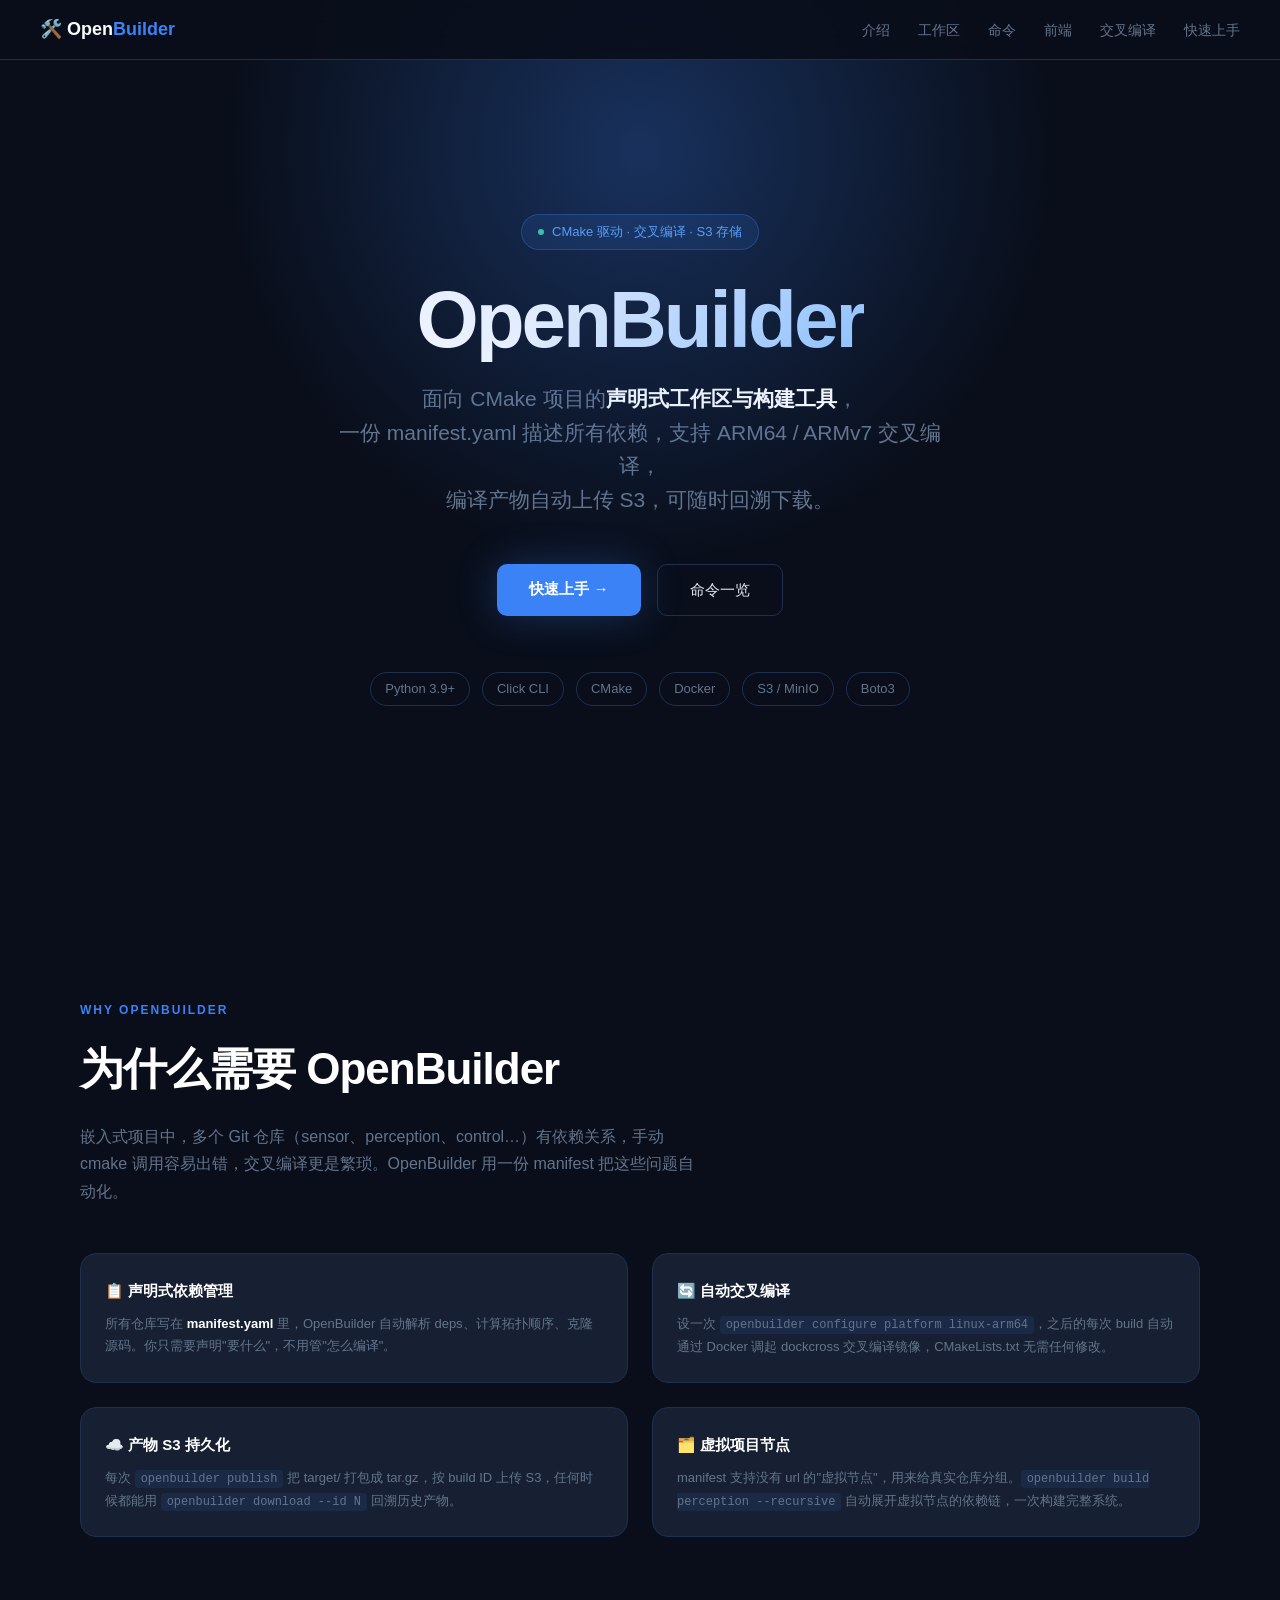
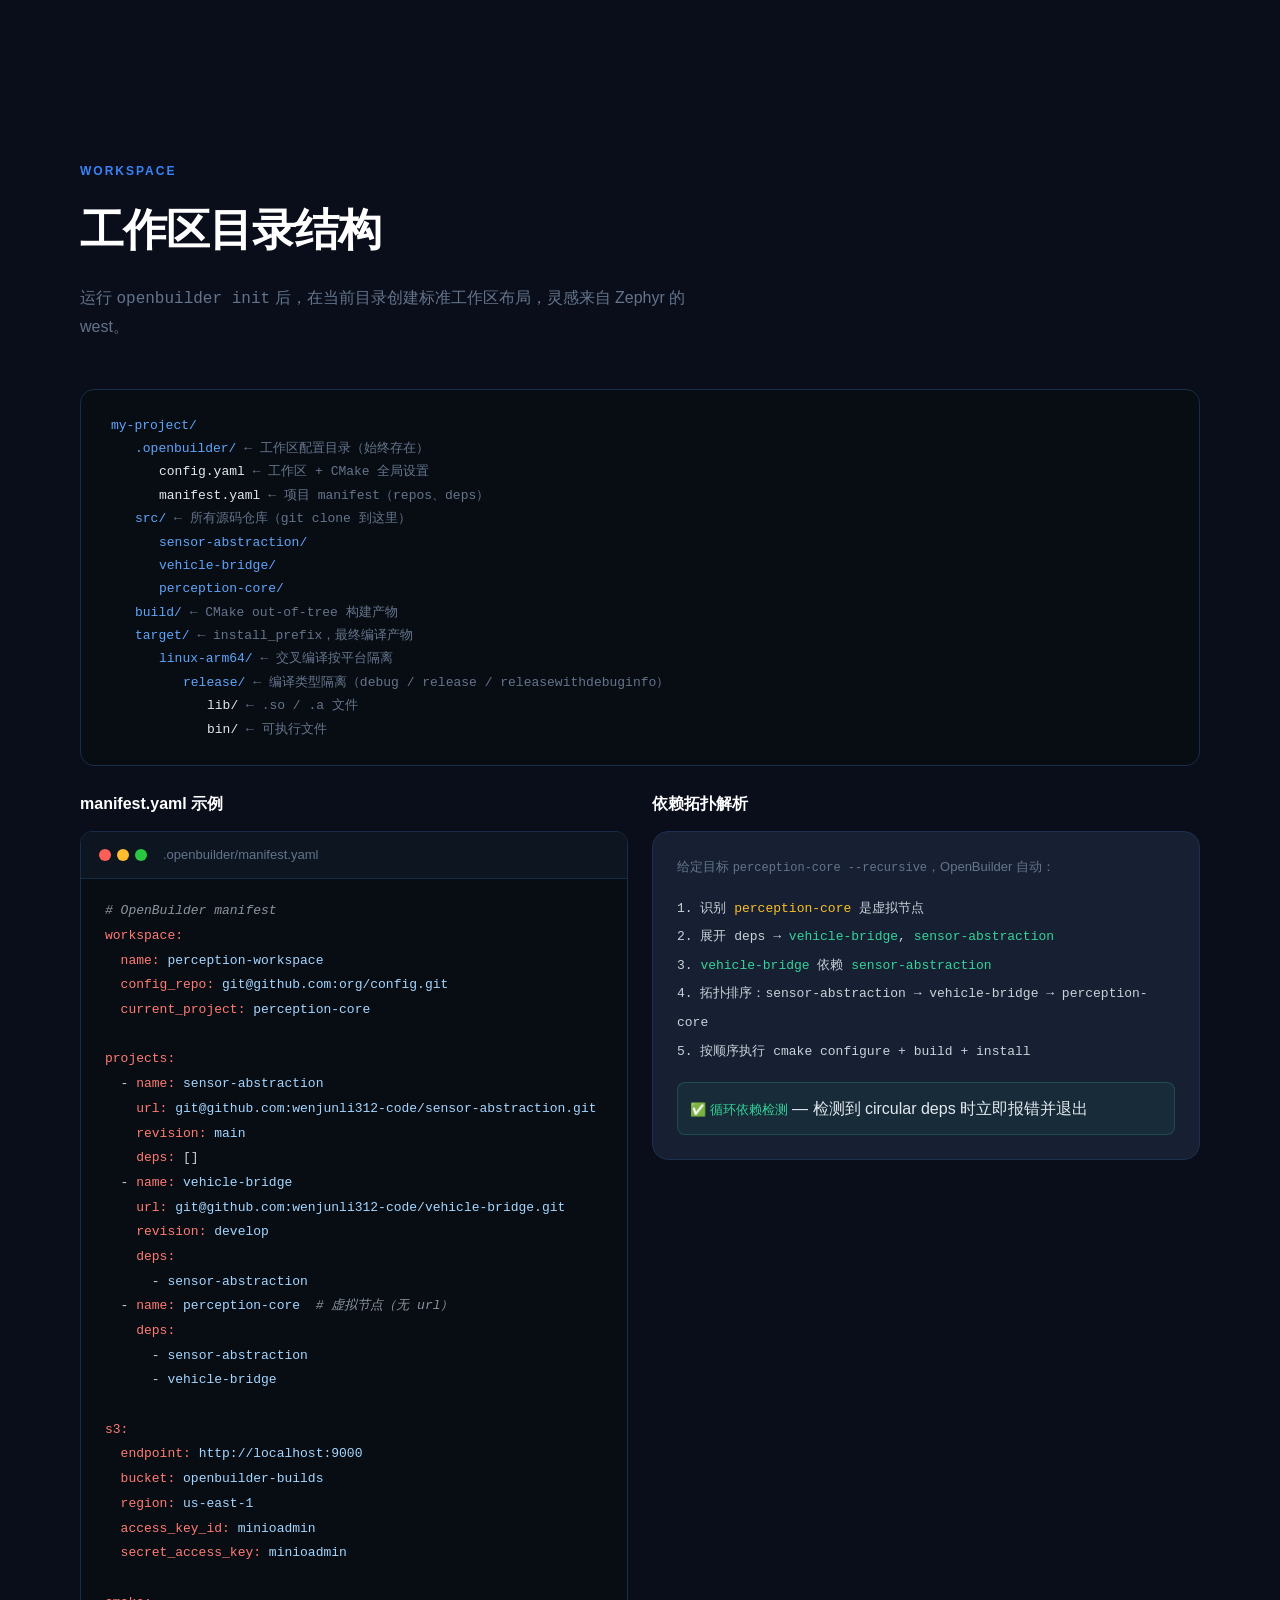
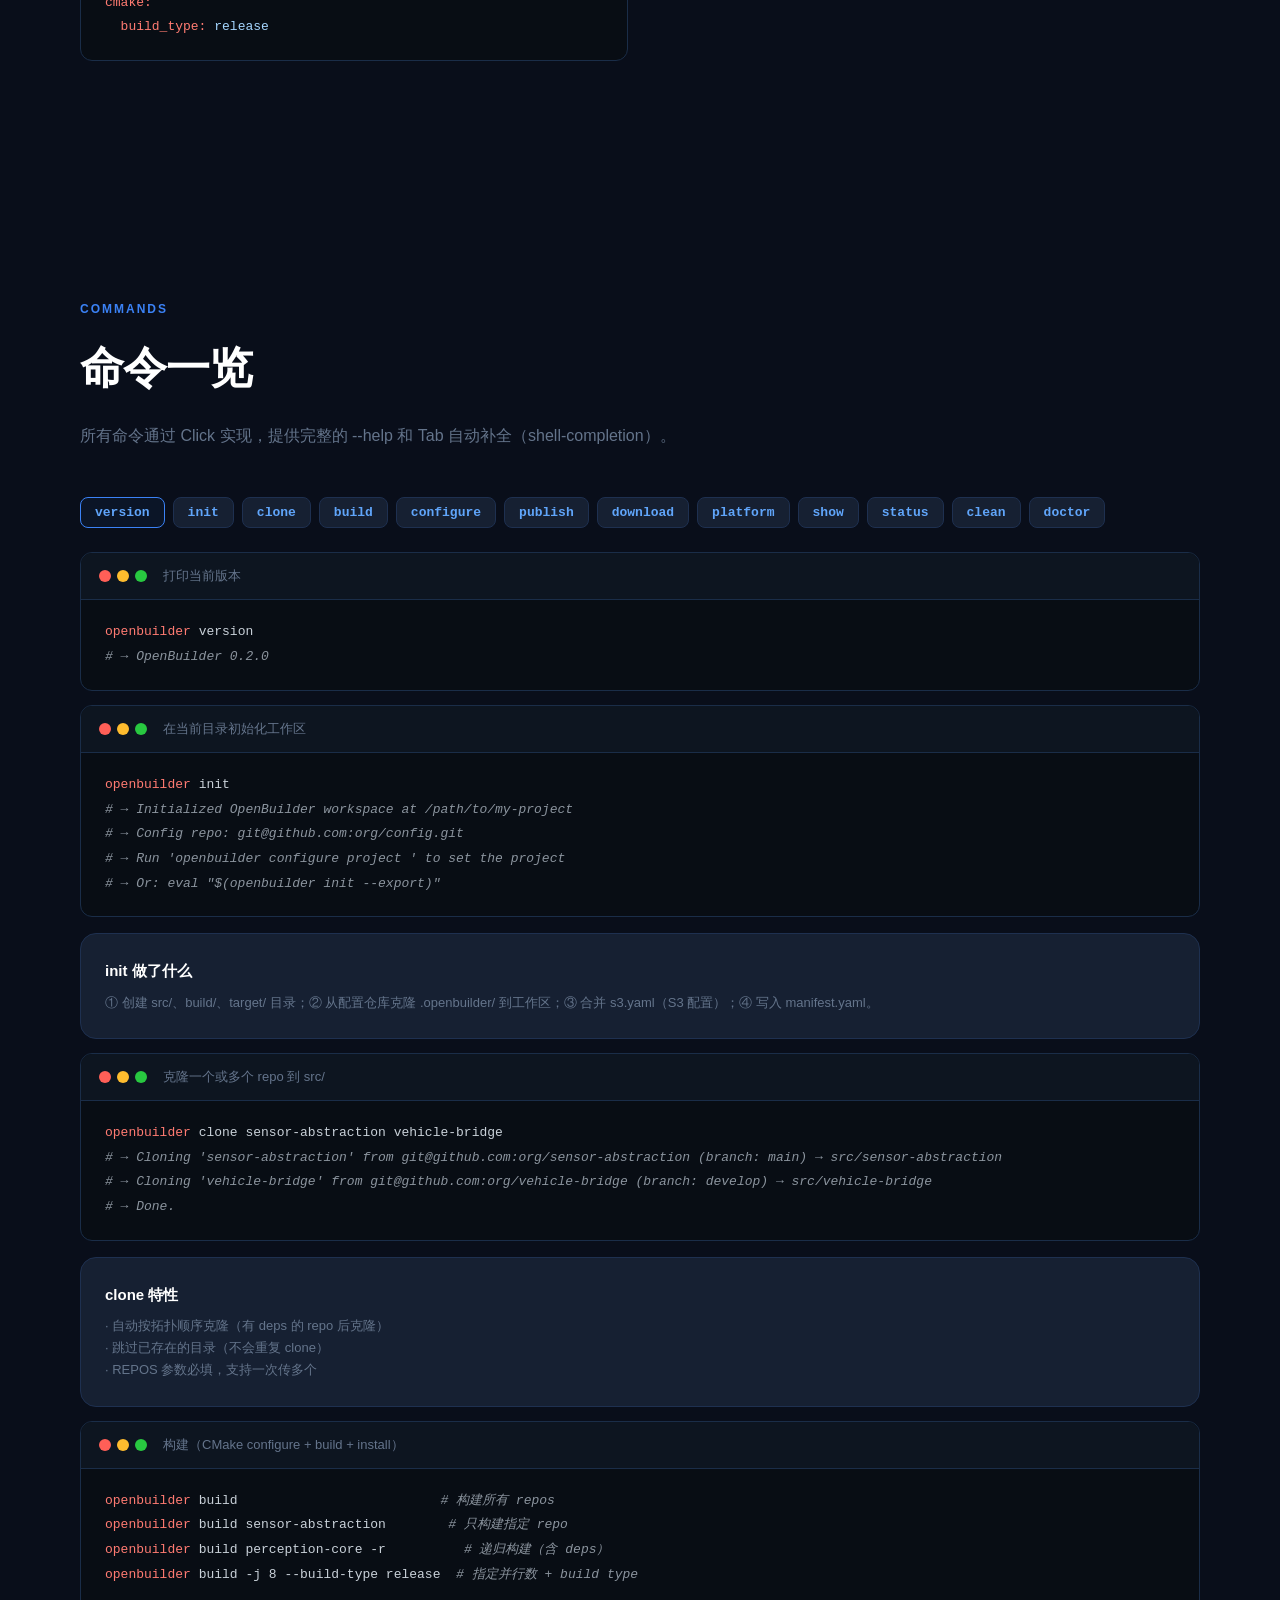
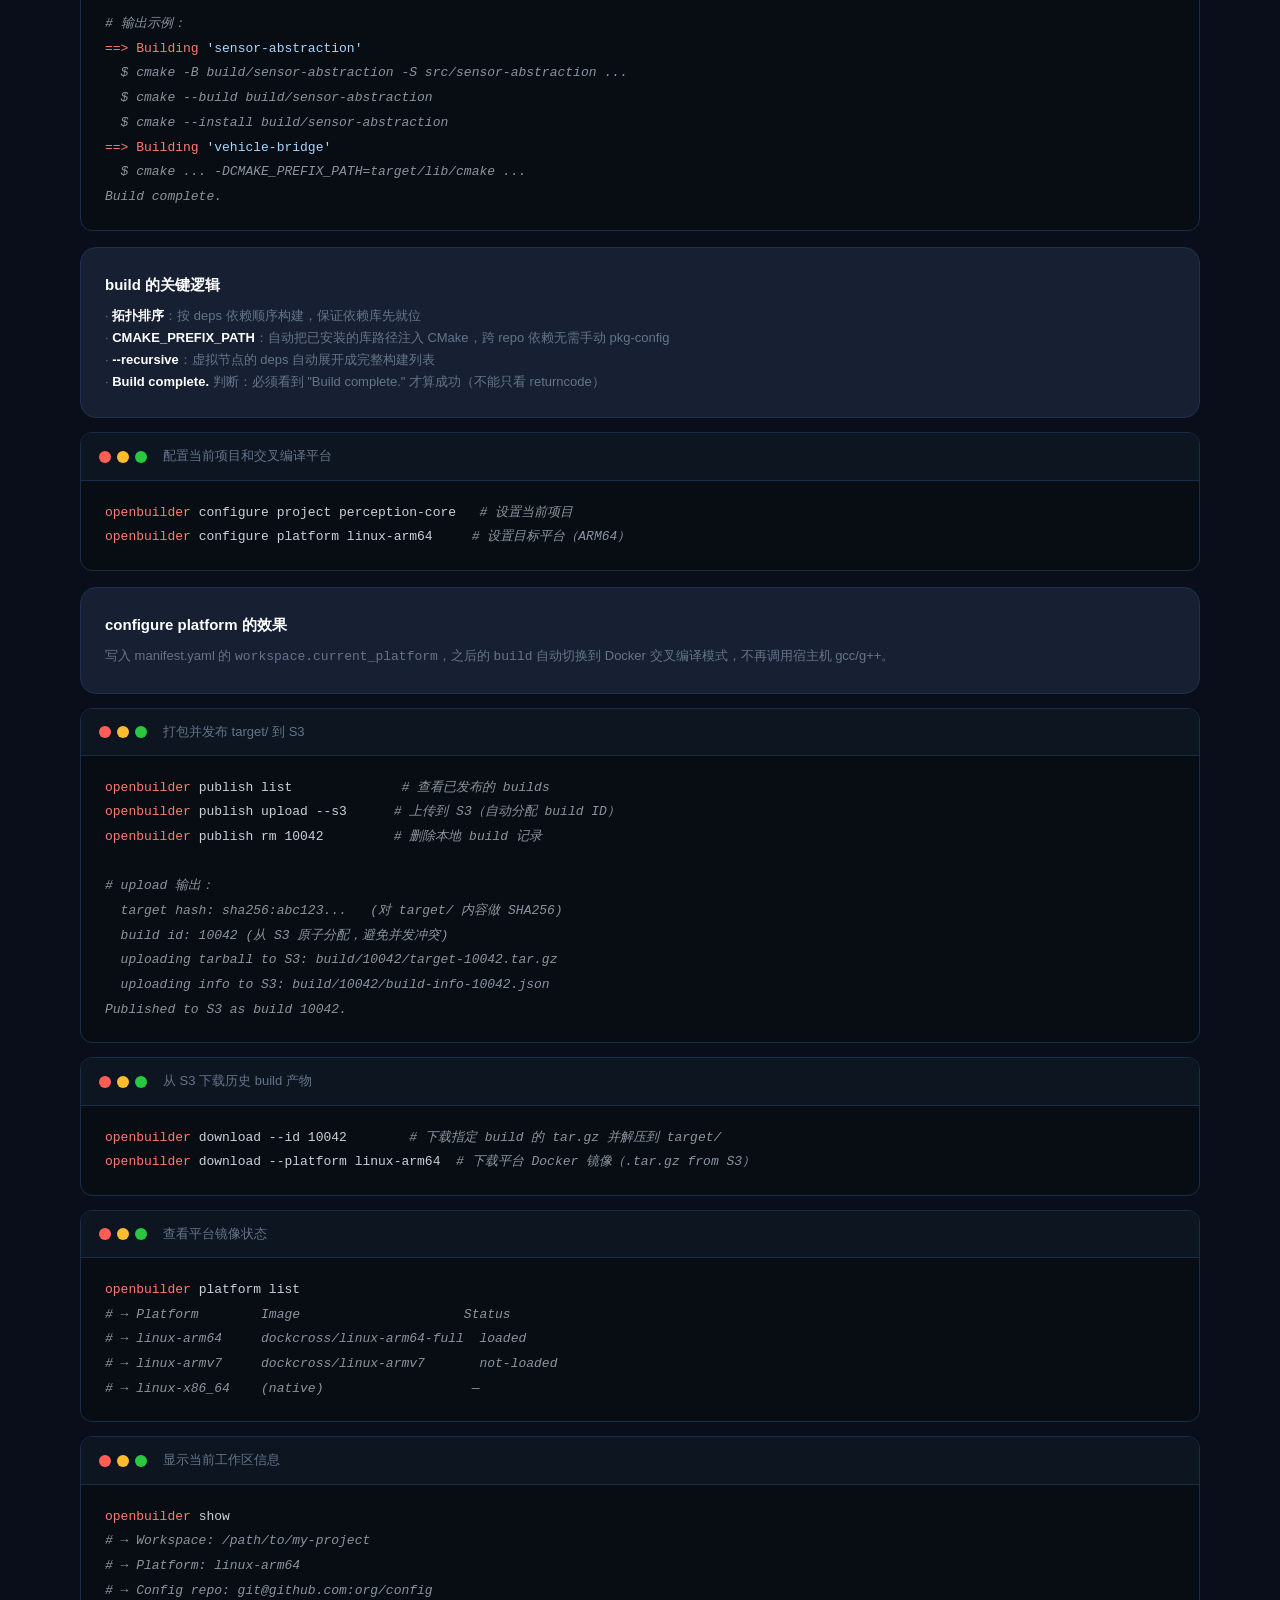
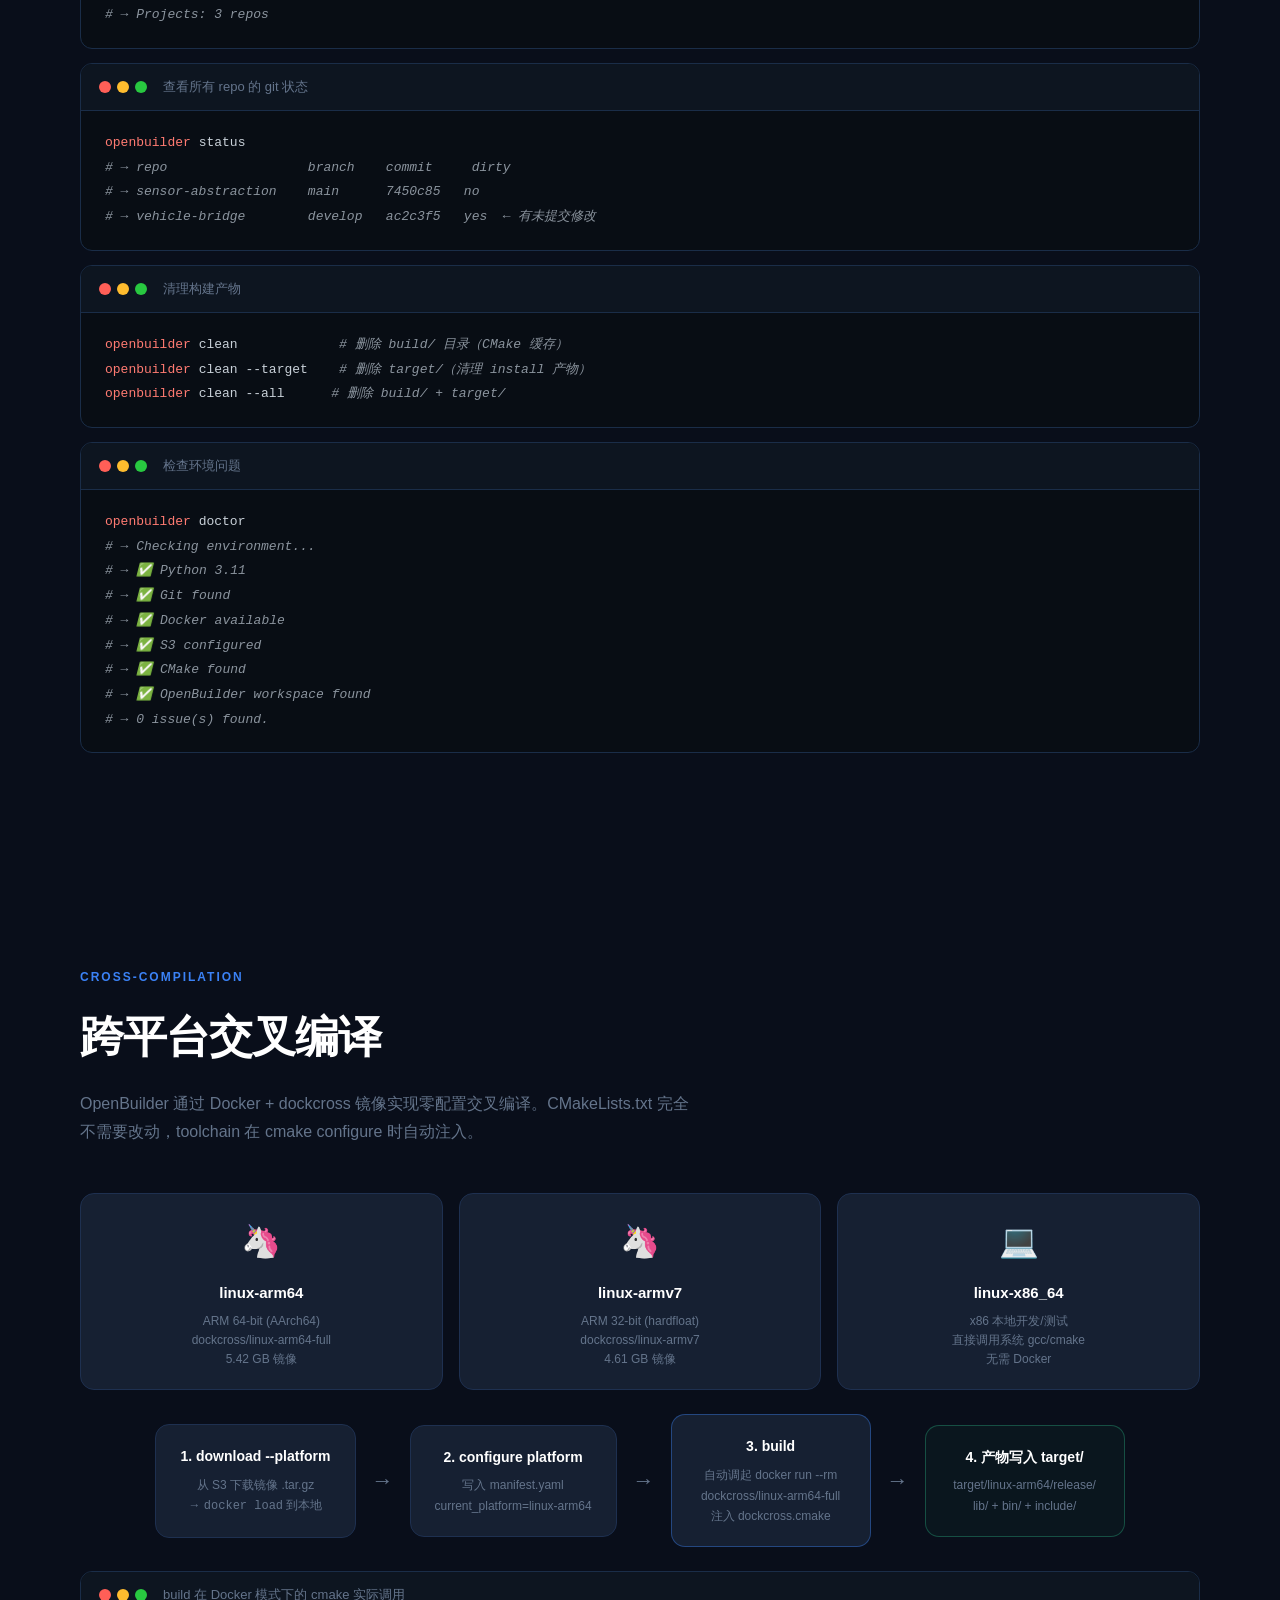
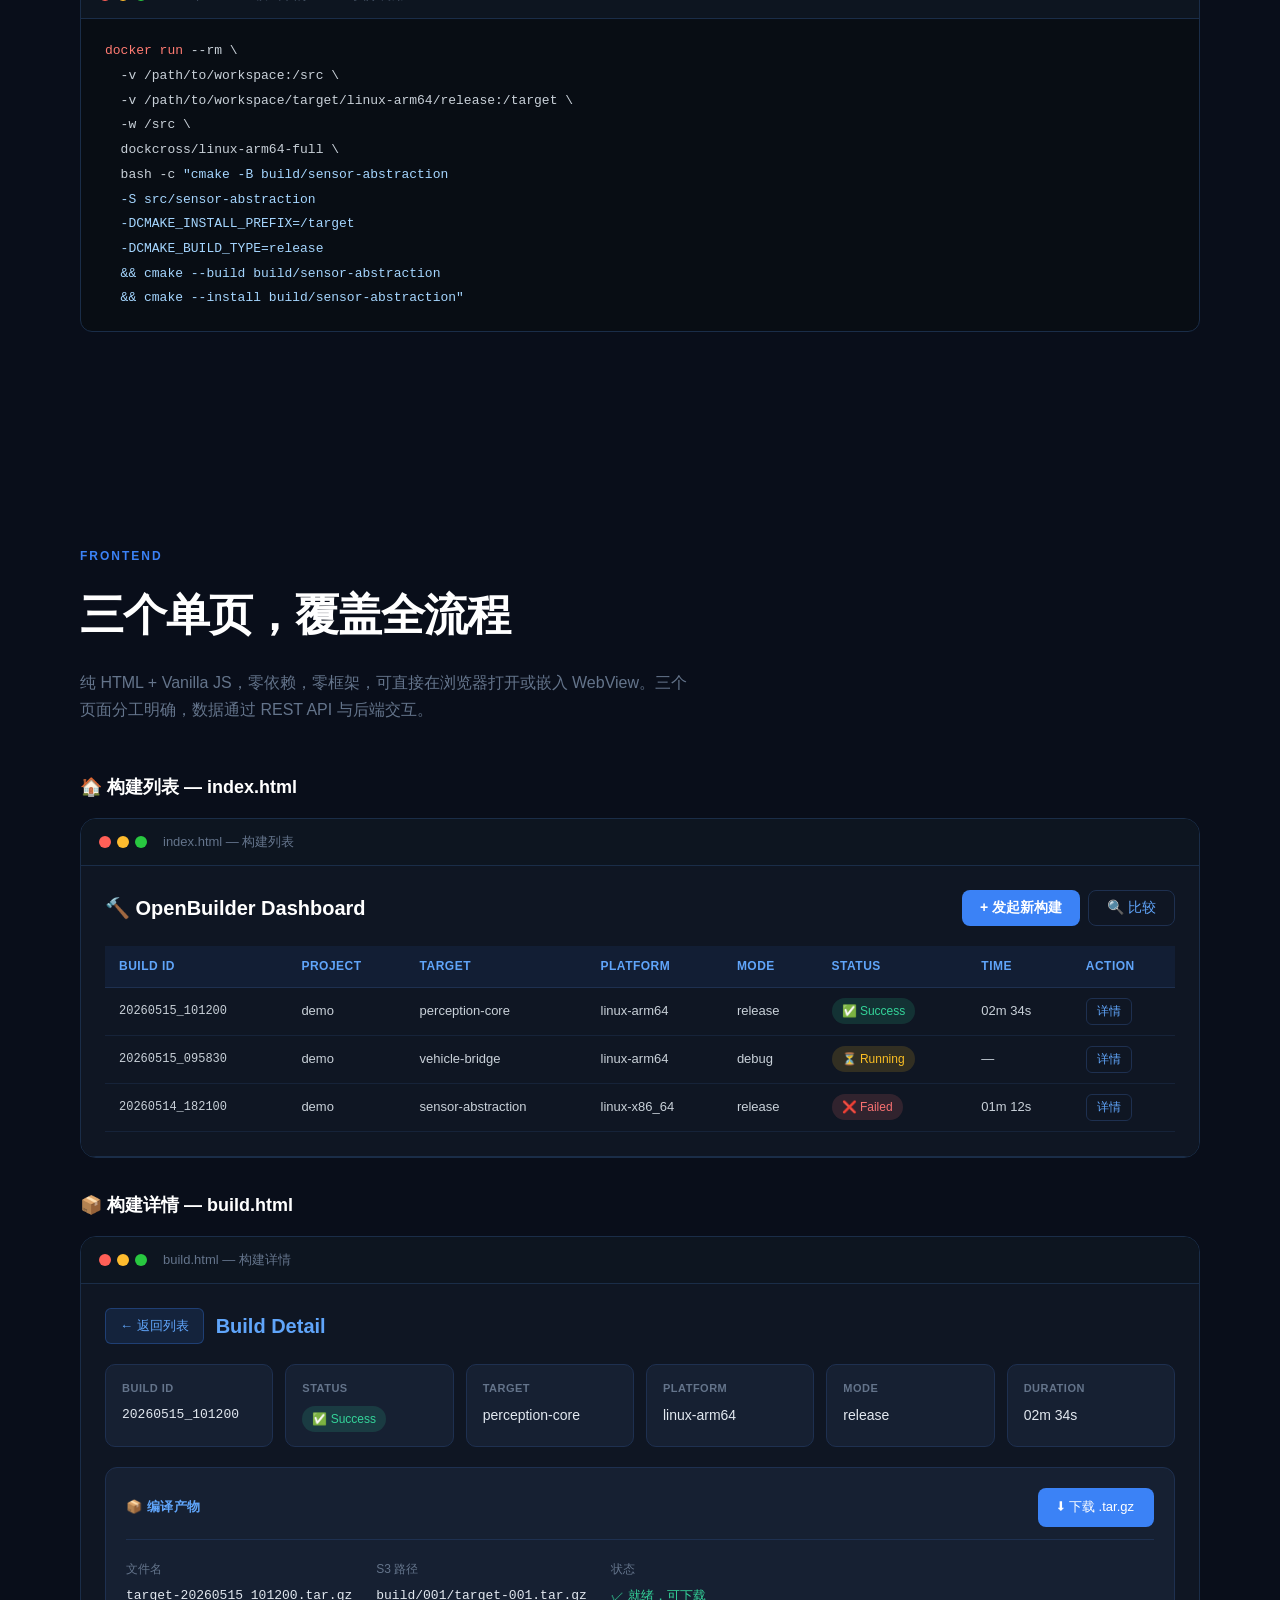
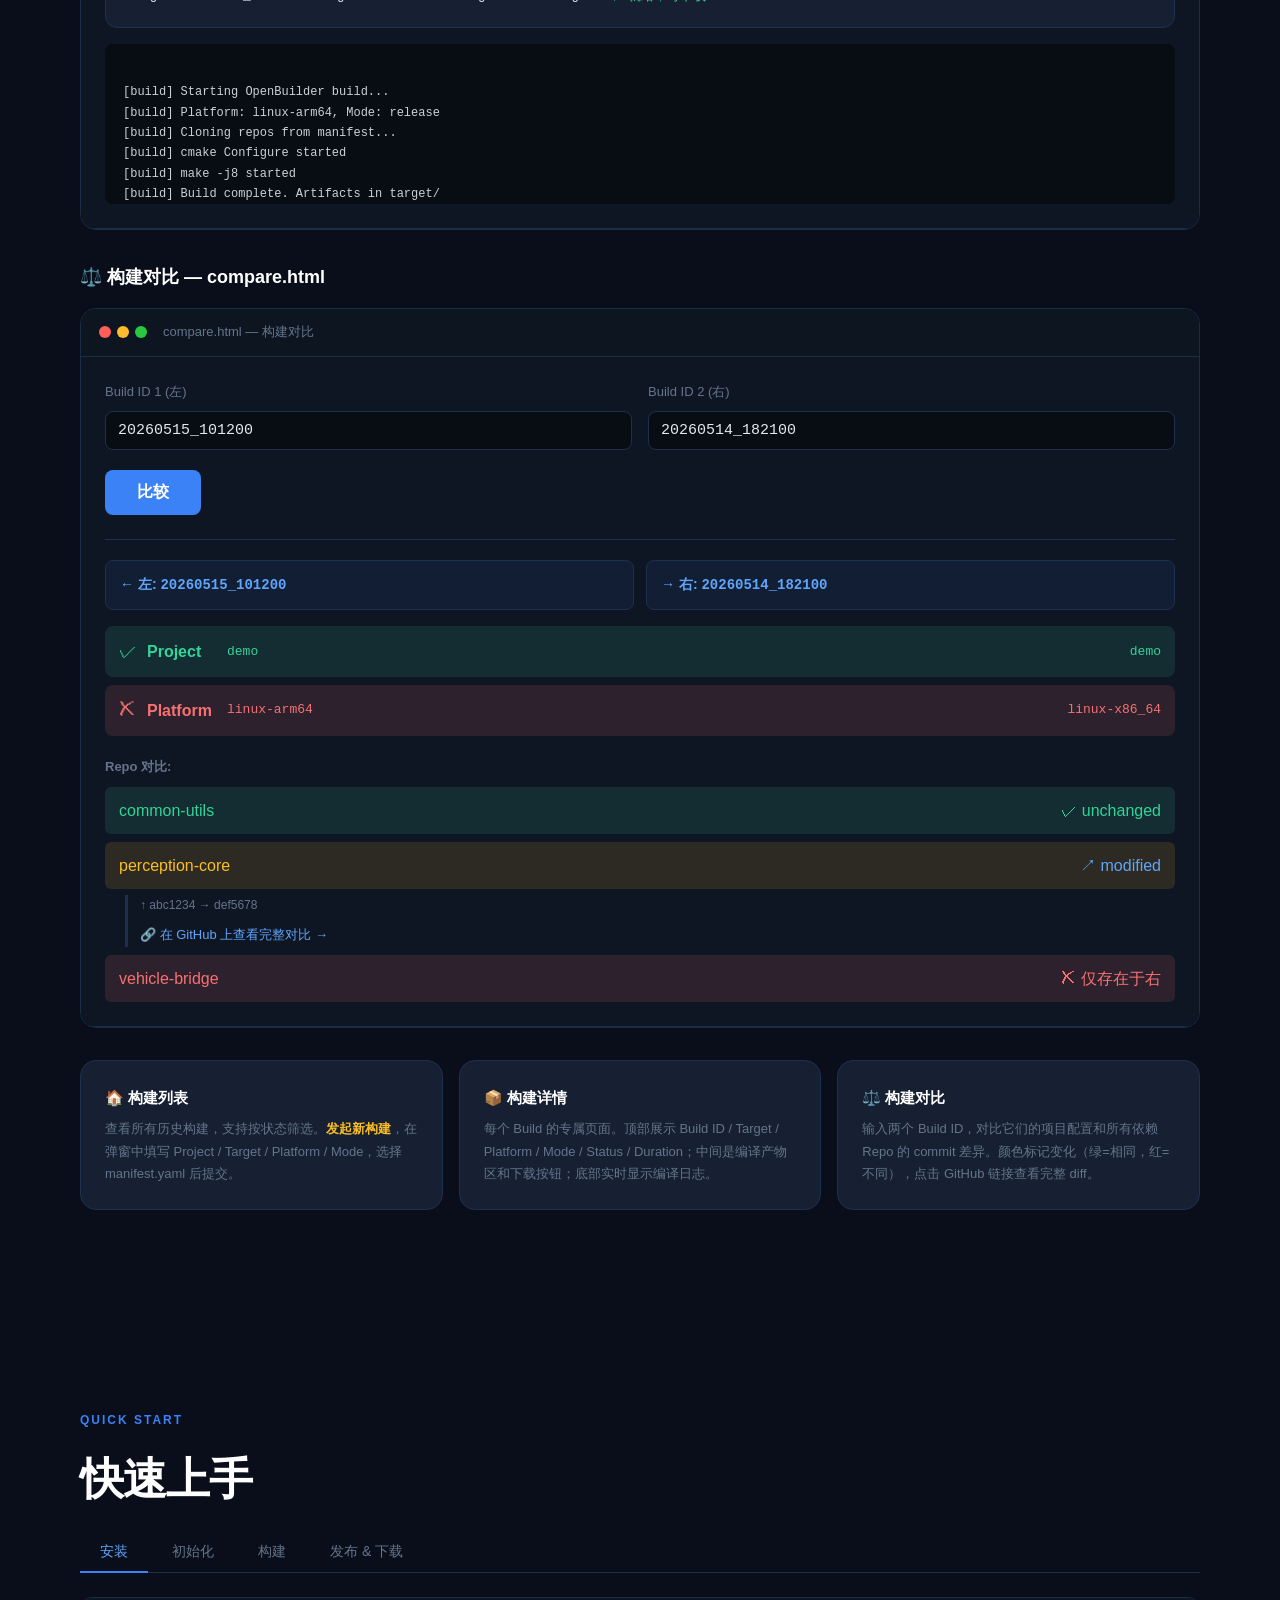
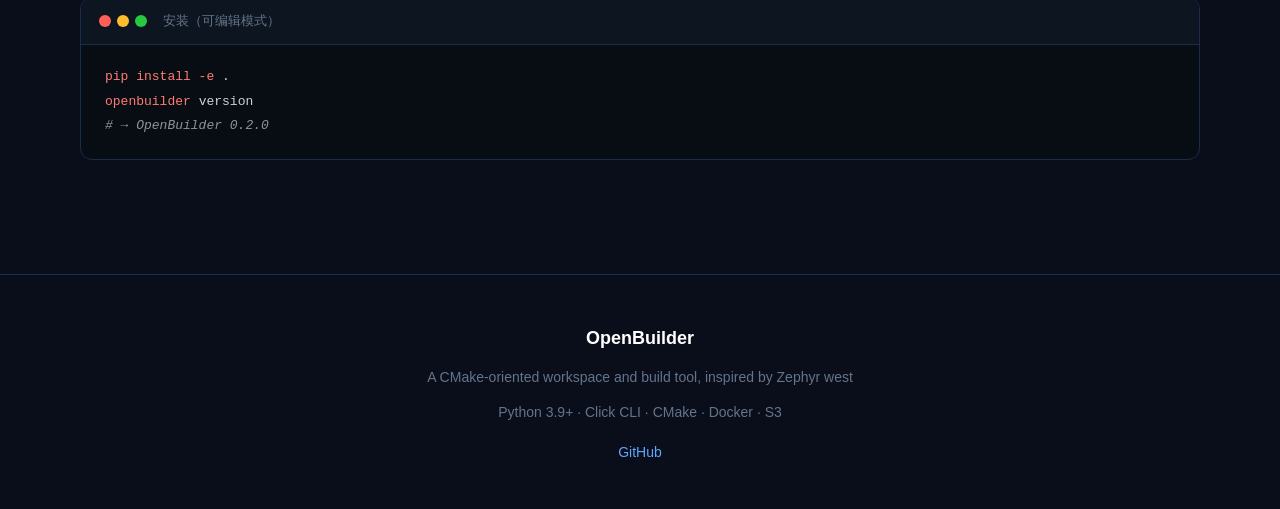
==== PRODUCT.html @ 391abe15 "feat: 复制编译功能 - 从 project manifest 模板复制，revision 替换为 build commit hash - build.html 详情页新增「复制编译」按钮，跳转到" ====
<!DOCTYPE html>
<html lang="zh-CN">
<head>
<meta charset="UTF-8">
<meta name="viewport" content="width=device-width, initial-scale=1.0">
<title>OpenBuilder - CMake 工作区与构建工具</title>
<style>
  :root {
    --bg: #090e1a;
    --surface: #0f1623;
    --card: #162032;
    --border: #1e3050;
    --accent: #3b82f6;
    --accent2: #60a5fa;
    --accent-glow: rgba(59,130,246,0.3);
    --text: #e2e8f0;
    --muted: #64748b;
    --green: #34d399;
    --amber: #fbbf24;
    --red: #f87171;
    --purple: #c084fc;
    --code-bg: #080d14;
    --code-border: #1a2d48;
  }
  * { box-sizing: border-box; margin: 0; padding: 0; }

  body {
    font-family: 'Inter', -apple-system, BlinkMacSystemFont, 'Segoe UI', sans-serif;
    background: var(--bg);
    color: var(--text);
    line-height: 1.7;
    overflow-x: hidden;
  }

  /* NAV */
  nav {
    position: fixed;
    top: 0; left: 0; right: 0;
    z-index: 100;
    display: flex;
    align-items: center;
    justify-content: space-between;
    padding: 0 40px;
    height: 60px;
    background: rgba(9,14,26,0.9);
    backdrop-filter: blur(12px);
    border-bottom: 1px solid var(--border);
  }
  nav .logo { font-size: 18px; font-weight: 700; color: white; }
  nav .logo span { color: var(--accent); }
  nav .nav-links { display: flex; gap: 28px; list-style: none; }
  nav .nav-links a { color: var(--muted); text-decoration: none; font-size: 14px; transition: color 0.2s; }
  nav .nav-links a:hover { color: var(--text); }

  /* HERO */
  .hero {
    min-height: 100vh;
    display: flex;
    flex-direction: column;
    align-items: center;
    justify-content: center;
    text-align: center;
    padding: 100px 24px 80px;
    position: relative;
    overflow: hidden;
  }
  .hero::before {
    content: '';
    position: absolute;
    top: -300px; left: 50%;
    transform: translateX(-50%);
    width: 900px; height: 900px;
    background: radial-gradient(circle, var(--accent-glow) 0%, transparent 65%);
    pointer-events: none;
  }
  .hero-badge {
    display: inline-flex;
    align-items: center;
    gap: 8px;
    padding: 6px 16px;
    background: rgba(59,130,246,0.12);
    border: 1px solid rgba(59,130,246,0.3);
    border-radius: 100px;
    font-size: 13px;
    color: var(--accent2);
    margin-bottom: 28px;
  }
  .hero-badge .dot {
    width: 6px; height: 6px;
    background: var(--green);
    border-radius: 50%;
    animation: pulse 2s infinite;
  }
  @keyframes pulse { 0%,100%{opacity:1;} 50%{opacity:0.3;} }
  .hero h1 {
    font-size: clamp(40px, 8vw, 80px);
    font-weight: 800;
    letter-spacing: -3px;
    line-height: 1.05;
    margin-bottom: 20px;
    background: linear-gradient(135deg, #fff 30%, #93c5fd 100%);
    -webkit-background-clip: text;
    -webkit-text-fill-color: transparent;
  }
  .hero .subtitle {
    font-size: clamp(16px, 2.2vw, 21px);
    color: var(--muted);
    max-width: 620px;
    margin-bottom: 48px;
    line-height: 1.6;
  }
  .hero-actions { display: flex; gap: 16px; flex-wrap: wrap; justify-content: center; }
  .btn-primary {
    padding: 12px 32px;
    background: var(--accent);
    color: white;
    border: none;
    border-radius: 10px;
    font-size: 15px;
    font-weight: 600;
    cursor: pointer;
    text-decoration: none;
    transition: all 0.2s;
    box-shadow: 0 0 40px var(--accent-glow);
  }
  .btn-primary:hover { background: #2563eb; transform: translateY(-2px); }
  .btn-secondary {
    padding: 12px 32px;
    background: transparent;
    color: var(--text);
    border: 1px solid var(--border);
    border-radius: 10px;
    font-size: 15px;
    font-weight: 500;
    cursor: pointer;
    text-decoration: none;
    transition: all 0.2s;
  }
  .btn-secondary:hover { border-color: var(--accent); color: var(--accent2); }
  .hero-term {
    margin-top: 56px;
    display: flex;
    gap: 12px;
    flex-wrap: wrap;
    justify-content: center;
  }
  .term-chip {
    padding: 5px 14px;
    border: 1px solid var(--border);
    border-radius: 100px;
    font-size: 13px;
    color: var(--muted);
  }

  /* SECTIONS */
  section { padding: 100px 40px; max-width: 1200px; margin: 0 auto; }
  .section-tag {
    font-size: 12px;
    font-weight: 700;
    text-transform: uppercase;
    letter-spacing: 2px;
    color: var(--accent);
    margin-bottom: 12px;
  }
  .section-title {
    font-size: clamp(28px, 4vw, 44px);
    font-weight: 800;
    letter-spacing: -1px;
    margin-bottom: 16px;
    color: white;
  }
  .section-desc { font-size: 16px; color: var(--muted); max-width: 620px; margin-bottom: 48px; }

  /* WORKSPACE TREE */
  .ws-tree {
    font-family: 'SF Mono', 'Menlo', 'Consolas', monospace;
    font-size: 13px;
    line-height: 2;
    padding: 24px 30px;
    background: var(--code-bg);
    border: 1px solid var(--code-border);
    border-radius: 14px;
    color: #c9d1d9;
    margin: 20px 0;
  }
  .ws-tree .d { color: var(--accent2); }
  .ws-tree .f { color: #e2e8f0; }
  .ws-tree .c { color: var(--muted); }
  .ws-tree .h { color: var(--amber); }

  /* CODE BLOCK */
  .code-block {
    background: var(--code-bg);
    border: 1px solid var(--code-border);
    border-radius: 12px;
    overflow: hidden;
    margin: 14px 0;
  }
  .code-header {
    display: flex;
    align-items: center;
    gap: 8px;
    padding: 12px 18px;
    background: #0d1520;
    border-bottom: 1px solid var(--code-border);
    font-size: 13px;
  }
  .code-dots { display: flex; gap: 6px; }
  .code-dots span { width: 12px; height: 12px; border-radius: 50%; }
  .code-dots span:nth-child(1) { background: #ff5f57; }
  .code-dots span:nth-child(2) { background: #febc2e; }
  .code-dots span:nth-child(3) { background: #28c840; }
  .code-title { color: var(--muted); margin-left: 8px; }
  .code-body {
    padding: 20px 24px;
    font-family: 'SF Mono', 'Menlo', 'Consolas', monospace;
    font-size: 13px;
    line-height: 1.9;
    overflow-x: auto;
    color: #c9d1d9;
    white-space: pre;
  }
  .code-body .cm { color: #8b949e; font-style: italic; }
  .code-body .k { color: #ff7b72; }
  .code-body .s { color: #a5d6ff; }
  .code-body .v { color: #79c0ff; }
  .code-body .n { color: #7ee787; }
  .code-body .p { color: #ff7b72; }

  /* CARD GRID */
  .card-grid {
    display: grid;
    grid-template-columns: repeat(auto-fit, minmax(280px, 1fr));
    gap: 16px;
  }
  .card {
    background: var(--card);
    border: 1px solid var(--border);
    border-radius: 16px;
    padding: 24px;
    transition: all 0.25s;
  }
  .card:hover { border-color: rgba(59,130,246,0.4); transform: translateY(-2px); }
  .card h3 { font-size: 15px; font-weight: 700; margin-bottom: 8px; color: white; }
  .card p { font-size: 13px; color: var(--muted); line-height: 1.7; }

  /* COMMAND RIBBON */
  .cmd-ribbon {
    display: flex;
    flex-wrap: wrap;
    gap: 8px;
    margin: 24px 0;
  }
  .cmd-chip {
    display: flex;
    align-items: center;
    gap: 6px;
    padding: 7px 14px;
    background: var(--card);
    border: 1px solid var(--border);
    border-radius: 8px;
    font-size: 13px;
    font-family: monospace;
    color: var(--text);
    cursor: pointer;
    transition: all 0.2s;
  }
  .cmd-chip:hover, .cmd-chip.active { border-color: var(--accent); color: var(--accent2); background: rgba(59,130,246,0.06); }
  .cmd-chip .cmd-name { color: var(--accent2); font-weight: 600; }

  /* TABS */
  .tabs { display: flex; gap: 4px; margin-bottom: 24px; border-bottom: 1px solid var(--border); flex-wrap: wrap; }
  .tab-btn {
    padding: 10px 20px;
    background: none;
    border: none;
    border-bottom: 2px solid transparent;
    color: var(--muted);
    font-size: 14px;
    font-weight: 500;
    cursor: pointer;
    transition: all 0.2s;
    margin-bottom: -1px;
  }
  .tab-btn:hover { color: var(--text); }
  .tab-btn.active { color: var(--accent2); border-bottom-color: var(--accent); }
  .tab-panel { display: none; }
  .tab-panel.active { display: block; }

  /* FLOW */
  .flow {
    display: flex;
    align-items: center;
    justify-content: center;
    gap: 0;
    flex-wrap: wrap;
    margin: 32px 0;
  }
  .flow-step {
    background: var(--card);
    border: 1px solid var(--border);
    border-radius: 14px;
    padding: 18px 22px;
    text-align: center;
    min-width: 150px;
    flex: 1;
    transition: all 0.3s;
  }
  .flow-step:hover { border-color: rgba(59,130,246,0.5); transform: translateY(-2px); }
  .flow-step .step-num {
    font-size: 11px; font-weight: 700; color: var(--accent);
    text-transform: uppercase; letter-spacing: 1px; margin-bottom: 6px;
  }
  .flow-step .step-icon { font-size: 26px; margin-bottom: 8px; }
  .flow-step h4 { font-size: 14px; font-weight: 600; color: white; margin-bottom: 4px; }
  .flow-step p { font-size: 12px; color: var(--muted); }
  .flow-arrow { font-size: 22px; color: var(--border); padding: 0 2px; flex-shrink: 0; }

  /* PLATFORM CARDS */
  .plat-grid {
    display: grid;
    grid-template-columns: repeat(auto-fit, minmax(220px, 1fr));
    gap: 16px;
    margin: 24px 0;
  }
  .plat-card {
    background: var(--card);
    border: 1px solid var(--border);
    border-radius: 14px;
    padding: 20px;
    text-align: center;
    transition: all 0.25s;
  }
  .plat-card:hover { border-color: rgba(59,130,246,0.4); }
  .plat-card .plat-icon { font-size: 32px; margin-bottom: 12px; }
  .plat-card h4 { font-size: 15px; font-weight: 700; color: white; margin-bottom: 6px; }
  .plat-card p { font-size: 12px; color: var(--muted); line-height: 1.6; }

  /* FEATURE ROW */
  .feat-row {
    display: grid;
    grid-template-columns: 1fr 1fr;
    gap: 24px;
    margin: 24px 0;
  }
  @media (max-width: 800px) { .feat-row { grid-template-columns: 1fr; } }
  .feat-row .card { height: 100%; }

  /* DOCKER VISUAL */
  .docker-flow {
    display: flex;
    align-items: center;
    justify-content: center;
    gap: 16px;
    flex-wrap: wrap;
    margin: 24px 0;
  }
  .docker-box {
    background: var(--card);
    border: 1px solid var(--border);
    border-radius: 14px;
    padding: 20px 24px;
    min-width: 200px;
    text-align: center;
  }
  .docker-box.accent { border-color: rgba(59,130,246,0.4); }
  .docker-box.green { border-color: rgba(52,211,153,0.3); background: rgba(52,211,153,0.04); }
  .docker-box h4 { font-size: 14px; font-weight: 600; color: white; margin-bottom: 6px; }
  .docker-box p { font-size: 12px; color: var(--muted); }

  /* MANIFEST HIGHLIGHT */
  .manifest-demo {
    display: grid;
    grid-template-columns: 1fr 1fr;
    gap: 24px;
    margin: 24px 0;
  }
  @media (max-width: 800px) { .manifest-demo { grid-template-columns: 1fr; } }

  /* REVEAL */
  .reveal { opacity: 0; transform: translateY(20px); transition: all 0.6s ease; }
  .reveal.visible { opacity: 1; transform: translateY(0); }

  /* FOOTER */
  footer {
    border-top: 1px solid var(--border);
    padding: 48px 40px;
    text-align: center;
    color: var(--muted);
    font-size: 14px;
  }
  footer a { color: var(--accent2); text-decoration: none; }
  footer a:hover { text-decoration: underline; }

  @media (max-width: 768px) {
    section { padding: 60px 20px; }
    nav { padding: 0 20px; }
    .flow-arrow { display: none; }
    .flow-step { min-width: 130px; }
  }
</style>
</head>
<body>

<nav>
  <div class="logo">🛠️ Open<span>Builder</span></div>
  <ul class="nav-links">
    <li><a href="#intro">介绍</a></li>
    <li><a href="#workspace">工作区</a></li>
    <li><a href="#commands">命令</a></li>
    <li><a href="#frontend">前端</a></li>
 <li><a href="#cross-compile">交叉编译</a></li>
    <li><a href="#quickstart">快速上手</a></li>
  </ul>
</nav>

<!-- HERO -->
<div class="hero">
  <div class="hero-badge">
    <span class="dot"></span>
    CMake 驱动 · 交叉编译 · S3 存储
  </div>
  <h1>OpenBuilder</h1>
  <p class="subtitle">
    面向 CMake 项目的<strong style="color:white;">声明式工作区与构建工具</strong>，<br>
    一份 manifest.yaml 描述所有依赖，支持 ARM64 / ARMv7 交叉编译，<br>
    编译产物自动上传 S3，可随时回溯下载。
  </p>
  <div class="hero-actions">
    <a href="#quickstart" class="btn-primary">快速上手 →</a>
    <a href="#commands" class="btn-secondary">命令一览</a>
  </div>
  <div class="hero-term">
    <span class="term-chip">Python 3.9+</span>
    <span class="term-chip">Click CLI</span>
    <span class="term-chip">CMake</span>
    <span class="term-chip">Docker</span>
    <span class="term-chip">S3 / MinIO</span>
    <span class="term-chip">Boto3</span>
  </div>
</div>

<!-- INTRO -->
<section id="intro">
  <div class="section-tag">Why OpenBuilder</div>
  <h2 class="section-title">为什么需要 OpenBuilder</h2>
  <p class="section-desc">嵌入式项目中，多个 Git 仓库（sensor、perception、control…）有依赖关系，手动 cmake 调用容易出错，交叉编译更是繁琐。OpenBuilder 用一份 manifest 把这些问题自动化。</p>

  <div class="feat-row">
    <div class="card">
      <h3>📋 声明式依赖管理</h3>
      <p style="margin-top:10px;">所有仓库写在 <strong style="color:white;">manifest.yaml</strong> 里，OpenBuilder 自动解析 deps、计算拓扑顺序、克隆源码。你只需要声明"要什么"，不用管"怎么编译"。</p>
    </div>
    <div class="card">
      <h3>🔄 自动交叉编译</h3>
      <p style="margin-top:10px;">设一次 <code style="font-size:12px;background:rgba(59,130,246,0.1);padding:2px 6px;border-radius:4px;">openbuilder configure platform linux-arm64</code>，之后的每次 build 自动通过 Docker 调起 dockcross 交叉编译镜像，CMakeLists.txt 无需任何修改。</p>
    </div>
    <div class="card">
      <h3>☁️ 产物 S3 持久化</h3>
      <p style="margin-top:10px;">每次 <code style="font-size:12px;background:rgba(59,130,246,0.1);padding:2px 6px;border-radius:4px;">openbuilder publish</code> 把 target/ 打包成 tar.gz，按 build ID 上传 S3，任何时候都能用 <code style="font-size:12px;background:rgba(59,130,246,0.1);padding:2px 6px;border-radius:4px;">openbuilder download --id N</code> 回溯历史产物。</p>
    </div>
    <div class="card">
      <h3>🗂️ 虚拟项目节点</h3>
      <p style="margin-top:10px;">manifest 支持没有 url 的"虚拟节点"，用来给真实仓库分组。<code style="font-size:12px;background:rgba(59,130,246,0.1);padding:2px 6px;border-radius:4px;">openbuilder build perception --recursive</code> 自动展开虚拟节点的依赖链，一次构建完整系统。</p>
    </div>
  </div>
</section>

<!-- WORKSPACE -->
<section id="workspace">
  <div class="section-tag">Workspace</div>
  <h2 class="section-title">工作区目录结构</h2>
  <p class="section-desc">运行 <code>openbuilder init</code> 后，在当前目录创建标准工作区布局，灵感来自 Zephyr 的 west。</p>

  <div class="ws-tree" style="line-height:1.8;">
<div><span class="d">my-project/</span></div>
<div style="padding-left:24px;"><span class="d">.openbuilder/</span> <span class="c">← 工作区配置目录（始终存在）</span></div>
<div style="padding-left:48px;"><span class="f">config.yaml</span> <span class="c">← 工作区 + CMake 全局设置</span></div>
<div style="padding-left:48px;"><span class="f">manifest.yaml</span> <span class="c">← 项目 manifest（repos、deps）</span></div>
<div style="padding-left:24px;"><span class="d">src/</span> <span class="c">← 所有源码仓库（git clone 到这里）</span></div>
<div style="padding-left:48px;"><span class="d">sensor-abstraction/</span></div>
<div style="padding-left:48px;"><span class="d">vehicle-bridge/</span></div>
<div style="padding-left:48px;"><span class="d">perception-core/</span></div>
<div style="padding-left:24px;"><span class="d">build/</span> <span class="c">← CMake out-of-tree 构建产物</span></div>
<div style="padding-left:24px;"><span class="d">target/</span> <span class="c">← install_prefix，最终编译产物</span></div>
<div style="padding-left:48px;"><span class="d">linux-arm64/</span> <span class="c">← 交叉编译按平台隔离</span></div>
<div style="padding-left:72px;"><span class="d">release/</span> <span class="c">← 编译类型隔离（debug / release / releasewithdebuginfo）</span></div>
<div style="padding-left:96px;"><span class="f">lib/</span> <span class="c">← .so / .a 文件</span></div>
<div style="padding-left:96px;"><span class="f">bin/</span> <span class="c">← 可执行文件</span></div>
</div>

  <div class="manifest-demo">
    <div>
      <h3 style="font-size:16px;font-weight:700;color:white;margin-bottom:14px;">manifest.yaml 示例</h3>
      <div class="code-block">
        <div class="code-header">
          <div class="code-dots"><span></span><span></span><span></span></div>
          <span class="code-title">.openbuilder/manifest.yaml</span>
        </div>
        <div class="code-body"><span class="cm"># OpenBuilder manifest</span>
<span class="k">workspace:</span>
  <span class="k">name:</span> <span class="s">perception-workspace</span>
  <span class="k">config_repo:</span> <span class="s">git@github.com:org/config.git</span>
  <span class="k">current_project:</span> <span class="s">perception-core</span>

<span class="k">projects:</span>
  - <span class="k">name:</span> <span class="s">sensor-abstraction</span>
    <span class="k">url:</span> <span class="s">git@github.com:wenjunli312-code/sensor-abstraction.git</span>
    <span class="k">revision:</span> <span class="s">main</span>
    <span class="k">deps:</span> []
  - <span class="k">name:</span> <span class="s">vehicle-bridge</span>
    <span class="k">url:</span> <span class="s">git@github.com:wenjunli312-code/vehicle-bridge.git</span>
    <span class="k">revision:</span> <span class="s">develop</span>
    <span class="k">deps:</span>
      - <span class="s">sensor-abstraction</span>
  - <span class="k">name:</span> <span class="s">perception-core</span>  <span class="cm"># 虚拟节点（无 url）</span>
    <span class="k">deps:</span>
      - <span class="s">sensor-abstraction</span>
      - <span class="s">vehicle-bridge</span>

<span class="k">s3:</span>
  <span class="k">endpoint:</span> <span class="s">http://localhost:9000</span>
  <span class="k">bucket:</span> <span class="s">openbuilder-builds</span>
  <span class="k">region:</span> <span class="s">us-east-1</span>
  <span class="k">access_key_id:</span> <span class="s">minioadmin</span>
  <span class="k">secret_access_key:</span> <span class="s">minioadmin</span>

<span class="k">cmake:</span>
  <span class="k">build_type:</span> <span class="s">release</span></div>
      </div>
    </div>
    <div>
      <h3 style="font-size:16px;font-weight:700;color:white;margin-bottom:14px;">依赖拓扑解析</h3>
      <div class="card" style="height:auto;">
        <p style="margin-bottom:16px;color:var(--muted);font-size:13px;">
          给定目标 <code style="font-size:12px;">perception-core --recursive</code>，OpenBuilder 自动：
        </p>
        <div style="font-size:13px;line-height:2.2;color:#c9d1d9;font-family:monospace;">
          1. 识别 <span style="color:var(--amber);">perception-core</span> 是虚拟节点<br>
          2. 展开 deps → <span style="color:var(--green);">vehicle-bridge</span>, <span style="color:var(--green);">sensor-abstraction</span><br>
          3. <span style="color:var(--green);">vehicle-bridge</span> 依赖 <span style="color:var(--green);">sensor-abstraction</span><br>
          4. 拓扑排序：sensor-abstraction → vehicle-bridge → perception-core<br>
          5. 按顺序执行 cmake configure + build + install<br>
        </div>
        <div style="margin-top:16px;padding:12px;background:rgba(52,211,153,0.06);border:1px solid rgba(52,211,153,0.2);border-radius:8px;">
          <span style="font-size:13px;color:var(--green);">✅ 循环依赖检测</span> — 检测到 circular deps 时立即报错并退出
        </div>
      </div>
    </div>
  </div>
</section>

<!-- COMMANDS -->
<section id="commands">
  <div class="section-tag">Commands</div>
  <h2 class="section-title">命令一览</h2>
  <p class="section-desc">所有命令通过 Click 实现，提供完整的 --help 和 Tab 自动补全（shell-completion）。</p>

  <div class="cmd-ribbon">
    <button class="cmd-chip active" onclick="switchCmd(this, 'cmd-version')"><span class="cmd-name">version</span></button>
    <button class="cmd-chip" onclick="switchCmd(this, 'cmd-init')"><span class="cmd-name">init</span></button>
    <button class="cmd-chip" onclick="switchCmd(this, 'cmd-clone')"><span class="cmd-name">clone</span></button>
    <button class="cmd-chip" onclick="switchCmd(this, 'cmd-build')"><span class="cmd-name">build</span></button>
    <button class="cmd-chip" onclick="switchCmd(this, 'cmd-configure')"><span class="cmd-name">configure</span></button>
    <button class="cmd-chip" onclick="switchCmd(this, 'cmd-publish')"><span class="cmd-name">publish</span></button>
    <button class="cmd-chip" onclick="switchCmd(this, 'cmd-download')"><span class="cmd-name">download</span></button>
    <button class="cmd-chip" onclick="switchCmd(this, 'cmd-platform')"><span class="cmd-name">platform</span></button>
    <button class="cmd-chip" onclick="switchCmd(this, 'cmd-show')"><span class="cmd-name">show</span></button>
    <button class="cmd-chip" onclick="switchCmd(this, 'cmd-status')"><span class="cmd-name">status</span></button>
    <button class="cmd-chip" onclick="switchCmd(this, 'cmd-clean')"><span class="cmd-name">clean</span></button>
    <button class="cmd-chip" onclick="switchCmd(this, 'cmd-doctor')"><span class="cmd-name">doctor</span></button>
  </div>

  <div id="cmd-version" class="cmd-panel active">
    <div class="code-block">
      <div class="code-header"><div class="code-dots"><span></span><span></span><span></span></div><span class="code-title">打印当前版本</span></div>
      <div class="code-body"><span class="k">openbuilder</span> version
<span class="cm"># → OpenBuilder 0.2.0</span></div>
    </div>
  </div>

  <div id="cmd-init" class="cmd-panel">
    <div class="code-block">
      <div class="code-header"><div class="code-dots"><span></span><span></span><span></span></div><span class="code-title">在当前目录初始化工作区</span></div>
      <div class="code-body"><span class="k">openbuilder</span> init
<span class="cm"># → Initialized OpenBuilder workspace at /path/to/my-project</span>
<span class="cm"># → Config repo: git@github.com:org/config.git</span>
<span class="cm"># → Run 'openbuilder configure project <name>' to set the project</span>
<span class="cm"># → Or: eval "$(openbuilder init --export)"</span></div>
    </div>
    <div class="card" style="margin-top:16px;">
      <h3>init 做了什么</h3>
      <p>① 创建 src/、build/、target/ 目录；② 从配置仓库克隆 .openbuilder/ 到工作区；③ 合并 s3.yaml（S3 配置）；④ 写入 manifest.yaml。</p>
    </div>
  </div>

  <div id="cmd-clone" class="cmd-panel">
    <div class="code-block">
      <div class="code-header"><div class="code-dots"><span></span><span></span><span></span></div><span class="code-title">克隆一个或多个 repo 到 src/</span></div>
      <div class="code-body"><span class="k">openbuilder</span> clone sensor-abstraction vehicle-bridge
<span class="cm"># → Cloning 'sensor-abstraction' from git@github.com:org/sensor-abstraction (branch: main) → src/sensor-abstraction</span>
<span class="cm"># → Cloning 'vehicle-bridge' from git@github.com:org/vehicle-bridge (branch: develop) → src/vehicle-bridge</span>
<span class="cm"># → Done.</span></div>
    </div>
    <div class="card" style="margin-top:16px;">
      <h3>clone 特性</h3>
      <p>· 自动按拓扑顺序克隆（有 deps 的 repo 后克隆）<br>· 跳过已存在的目录（不会重复 clone）<br>· REPOS 参数必填，支持一次传多个</p>
    </div>
  </div>

  <div id="cmd-build" class="cmd-panel">
    <div class="code-block">
      <div class="code-header"><div class="code-dots"><span></span><span></span><span></span></div><span class="code-title">构建（CMake configure + build + install）</span></div>
      <div class="code-body"><span class="k">openbuilder</span> build                          <span class="cm"># 构建所有 repos</span>
<span class="k">openbuilder</span> build sensor-abstraction        <span class="cm"># 只构建指定 repo</span>
<span class="k">openbuilder</span> build perception-core -r          <span class="cm"># 递归构建（含 deps）</span>
<span class="k">openbuilder</span> build -j 8 --build-type release  <span class="cm"># 指定并行数 + build type</span>

<span class="cm"># 输出示例：</span>
<span class="k">==> Building</span> <span class="s">'sensor-abstraction'</span>
<span class="cm">  $ cmake -B build/sensor-abstraction -S src/sensor-abstraction ...</span>
<span class="cm">  $ cmake --build build/sensor-abstraction</span>
<span class="cm">  $ cmake --install build/sensor-abstraction</span>
<span class="k">==> Building</span> <span class="s">'vehicle-bridge'</span>
<span class="cm">  $ cmake ... -DCMAKE_PREFIX_PATH=target/lib/cmake ...</span>
<span class="cm">Build complete.</span></div>
    </div>
    <div class="card" style="margin-top:16px;">
      <h3>build 的关键逻辑</h3>
      <p>· <strong style="color:white;">拓扑排序</strong>：按 deps 依赖顺序构建，保证依赖库先就位<br>· <strong style="color:white;">CMAKE_PREFIX_PATH</strong>：自动把已安装的库路径注入 CMake，跨 repo 依赖无需手动 pkg-config<br>· <strong style="color:white;">--recursive</strong>：虚拟节点的 deps 自动展开成完整构建列表<br>· <strong style="color:white;">Build complete.</strong> 判断：必须看到 "Build complete." 才算成功（不能只看 returncode）</p>
    </div>
  </div>

  <div id="cmd-configure" class="cmd-panel">
    <div class="code-block">
      <div class="code-header"><div class="code-dots"><span></span><span></span><span></span></div><span class="code-title">配置当前项目和交叉编译平台</span></div>
      <div class="code-body"><span class="k">openbuilder</span> configure project perception-core   <span class="cm"># 设置当前项目</span>
<span class="k">openbuilder</span> configure platform linux-arm64     <span class="cm"># 设置目标平台（ARM64）</span></div>
    </div>
    <div class="card" style="margin-top:16px;">
      <h3>configure platform 的效果</h3>
      <p>写入 manifest.yaml 的 <code>workspace.current_platform</code>，之后的 <code>build</code> 自动切换到 Docker 交叉编译模式，不再调用宿主机 gcc/g++。</p>
    </div>
  </div>

  <div id="cmd-publish" class="cmd-panel">
    <div class="code-block">
      <div class="code-header"><div class="code-dots"><span></span><span></span><span></span></div><span class="code-title">打包并发布 target/ 到 S3</span></div>
      <div class="code-body"><span class="k">openbuilder</span> publish list              <span class="cm"># 查看已发布的 builds</span>
<span class="k">openbuilder</span> publish upload --s3      <span class="cm"># 上传到 S3（自动分配 build ID）</span>
<span class="k">openbuilder</span> publish rm 10042         <span class="cm"># 删除本地 build 记录</span>

<span class="cm"># upload 输出：</span>
<span class="cm">  target hash: sha256:abc123...   (对 target/ 内容做 SHA256)</span>
<span class="cm">  build id: 10042 (从 S3 原子分配，避免并发冲突)</span>
<span class="cm">  uploading tarball to S3: build/10042/target-10042.tar.gz</span>
<span class="cm">  uploading info to S3: build/10042/build-info-10042.json</span>
<span class="cm">Published to S3 as build 10042.</span></div>
    </div>
  </div>

  <div id="cmd-download" class="cmd-panel">
    <div class="code-block">
      <div class="code-header"><div class="code-dots"><span></span><span></span><span></span></div><span class="code-title">从 S3 下载历史 build 产物</span></div>
      <div class="code-body"><span class="k">openbuilder</span> download --id 10042        <span class="cm"># 下载指定 build 的 tar.gz 并解压到 target/</span>
<span class="k">openbuilder</span> download --platform linux-arm64  <span class="cm"># 下载平台 Docker 镜像（.tar.gz from S3）</span></div>
    </div>
  </div>

  <div id="cmd-platform" class="cmd-panel">
    <div class="code-block">
      <div class="code-header"><div class="code-dots"><span></span><span></span><span></span></div><span class="code-title">查看平台镜像状态</span></div>
      <div class="code-body"><span class="k">openbuilder</span> platform list
<span class="cm"># → Platform        Image                     Status</span>
<span class="cm"># → linux-arm64     dockcross/linux-arm64-full  loaded</span>
<span class="cm"># → linux-armv7     dockcross/linux-armv7       not-loaded</span>
<span class="cm"># → linux-x86_64    (native)                   —</span></div>
    </div>
  </div>

  <div id="cmd-show" class="cmd-panel">
    <div class="code-block">
      <div class="code-header"><div class="code-dots"><span></span><span></span><span></span></div><span class="code-title">显示当前工作区信息</span></div>
      <div class="code-body"><span class="k">openbuilder</span> show
<span class="cm"># → Workspace: /path/to/my-project</span>
<span class="cm"># → Platform: linux-arm64</span>
<span class="cm"># → Config repo: git@github.com:org/config</span>
<span class="cm"># → Projects: 3 repos</span></div>
    </div>
  </div>

  <div id="cmd-status" class="cmd-panel">
    <div class="code-block">
      <div class="code-header"><div class="code-dots"><span></span><span></span><span></span></div><span class="code-title">查看所有 repo 的 git 状态</span></div>
      <div class="code-body"><span class="k">openbuilder</span> status
<span class="cm"># → repo                  branch    commit     dirty</span>
<span class="cm"># → sensor-abstraction    main      7450c85   no</span>
<span class="cm"># → vehicle-bridge        develop   ac2c3f5   yes  ← 有未提交修改</span></div>
    </div>
  </div>

  <div id="cmd-clean" class="cmd-panel">
    <div class="code-block">
      <div class="code-header"><div class="code-dots"><span></span><span></span><span></span></div><span class="code-title">清理构建产物</span></div>
      <div class="code-body"><span class="k">openbuilder</span> clean             <span class="cm"># 删除 build/ 目录（CMake 缓存）</span>
<span class="k">openbuilder</span> clean --target    <span class="cm"># 删除 target/（清理 install 产物）</span>
<span class="k">openbuilder</span> clean --all      <span class="cm"># 删除 build/ + target/</span></div>
    </div>
  </div>

  <div id="cmd-doctor" class="cmd-panel">
    <div class="code-block">
      <div class="code-header"><div class="code-dots"><span></span><span></span><span></span></div><span class="code-title">检查环境问题</span></div>
      <div class="code-body"><span class="k">openbuilder</span> doctor
<span class="cm"># → Checking environment...</span>
<span class="cm"># → ✅ Python 3.11</span>
<span class="cm"># → ✅ Git found</span>
<span class="cm"># → ✅ Docker available</span>
<span class="cm"># → ✅ S3 configured</span>
<span class="cm"># → ✅ CMake found</span>
<span class="cm"># → ✅ OpenBuilder workspace found</span>
<span class="cm"># → 0 issue(s) found.</span></div>
    </div>
  </div>
</section>

<!-- CROSS COMPILE -->
<section id="cross-compile">
  <div class="section-tag">Cross-Compilation</div>
  <h2 class="section-title">跨平台交叉编译</h2>
  <p class="section-desc">OpenBuilder 通过 Docker + dockcross 镜像实现零配置交叉编译。CMakeLists.txt 完全不需要改动，toolchain 在 cmake configure 时自动注入。</p>

  <div class="plat-grid">
    <div class="plat-card">
      <div class="plat-icon">🦄</div>
      <h4>linux-arm64</h4>
      <p>ARM 64-bit (AArch64)<br>dockcross/linux-arm64-full<br>5.42 GB 镜像</p>
    </div>
    <div class="plat-card">
      <div class="plat-icon">🦄</div>
      <h4>linux-armv7</h4>
      <p>ARM 32-bit (hardfloat)<br>dockcross/linux-armv7<br>4.61 GB 镜像</p>
    </div>
    <div class="plat-card">
      <div class="plat-icon">💻</div>
      <h4>linux-x86_64</h4>
      <p>x86 本地开发/测试<br>直接调用系统 gcc/cmake<br>无需 Docker</p>
    </div>
  </div>

  <div class="docker-flow">
    <div class="docker-box">
      <h4>1. download --platform</h4>
      <p>从 S3 下载镜像 .tar.gz<br>→ <code>docker load</code> 到本地</p>
    </div>
    <div style="font-size:22px;color:var(--muted);">→</div>
    <div class="docker-box">
      <h4>2. configure platform</h4>
      <p>写入 manifest.yaml<br>current_platform=linux-arm64</p>
    </div>
    <div style="font-size:22px;color:var(--muted);">→</div>
    <div class="docker-box accent">
      <h4>3. build</h4>
      <p>自动调起 docker run --rm<br>dockcross/linux-arm64-full<br>注入 dockcross.cmake</p>
    </div>
    <div style="font-size:22px;color:var(--muted);">→</div>
    <div class="docker-box green">
      <h4>4. 产物写入 target/</h4>
      <p>target/linux-arm64/release/<br>lib/ + bin/ + include/</p>
    </div>
  </div>

  <div class="code-block">
    <div class="code-header">
      <div class="code-dots"><span></span><span></span><span></span></div>
      <span class="code-title">build 在 Docker 模式下的 cmake 实际调用</span>
    </div>
    <div class="code-body"><span class="k">docker run</span> --rm \
  -v /path/to/workspace:/src \
  -v /path/to/workspace/target/linux-arm64/release:/target \
  -w /src \
  dockcross/linux-arm64-full \
  bash -c <span class="s">"cmake -B build/sensor-abstraction</span>
<span class="s">  -S src/sensor-abstraction</span>
<span class="s">  -DCMAKE_INSTALL_PREFIX=/target</span>
<span class="s">  -DCMAKE_BUILD_TYPE=release</span>
<span class="s">  && cmake --build build/sensor-abstraction</span>
<span class="s">  && cmake --install build/sensor-abstraction"</span></div>
  </div>
</section>
<!-- FRONTEND -->
<section id="frontend">
 <div class="section-tag">Frontend</div>
 <h2 class="section-title">三个单页，覆盖全流程</h2>
 <p class="section-desc">纯 HTML + Vanilla JS，零依赖，零框架，可直接在浏览器打开或嵌入 WebView。三个页面分工明确，数据通过 REST API 与后端交互。</p>

 <!-- index.html Mockup -->
 <h3 style="font-size:18px;font-weight:700;color:white;margin-bottom:16px;">🏠 构建列表 — index.html</h3>
 <div class="code-block" style="border-radius:16px;overflow:hidden;margin-bottom:32px;">
  <div class="code-header">
   <div class="code-dots"><span></span><span></span><span></span></div>
   <span class="code-title">index.html — 构建列表</span>
  </div>
  <div style="background:var(--surface);padding:24px;border-bottom:1px solid var(--code-border);">
   <div style="display:flex;align-items:center;justify-content:space-between;margin-bottom:20px;">
    <h3 style="font-size:20px;font-weight:700;color:white;">🔨 OpenBuilder Dashboard</h3>
    <div style="display:flex;gap:8px;">
     <button style="padding:8px 18px;background:var(--accent);color:white;border:none;border-radius:8px;font-size:14px;font-weight:600;cursor:pointer;">+ 发起新构建</button>
     <button style="padding:8px 18px;background:transparent;color:var(--accent2);border:1px solid var(--border);border-radius:8px;font-size:14px;font-weight:500;cursor:pointer;">🔍 比较</button>
    </div>
   </div>
   <table style="width:100%;border-collapse:collapse;font-size:13px;">
    <thead>
     <tr style="background:rgba(59,130,246,0.08);text-align:left;">
      <th style="padding:10px 14px;color:var(--accent2);font-weight:600;font-size:12px;text-transform:uppercase;letter-spacing:0.5px;border-bottom:1px solid var(--border);">Build ID</th>
      <th style="padding:10px 14px;color:var(--accent2);font-weight:600;font-size:12px;text-transform:uppercase;letter-spacing:0.5px;border-bottom:1px solid var(--border);">Project</th>
      <th style="padding:10px 14px;color:var(--accent2);font-weight:600;font-size:12px;text-transform:uppercase;letter-spacing:0.5px;border-bottom:1px solid var(--border);">Target</th>
      <th style="padding:10px 14px;color:var(--accent2);font-weight:600;font-size:12px;text-transform:uppercase;letter-spacing:0.5px;border-bottom:1px solid var(--border);">Platform</th>
      <th style="padding:10px 14px;color:var(--accent2);font-weight:600;font-size:12px;text-transform:uppercase;letter-spacing:0.5px;border-bottom:1px solid var(--border);">Mode</th>
      <th style="padding:10px 14px;color:var(--accent2);font-weight:600;font-size:12px;text-transform:uppercase;letter-spacing:0.5px;border-bottom:1px solid var(--border);">Status</th>
      <th style="padding:10px 14px;color:var(--accent2);font-weight:600;font-size:12px;text-transform:uppercase;letter-spacing:0.5px;border-bottom:1px solid var(--border);">Time</th>
      <th style="padding:10px 14px;color:var(--accent2);font-weight:600;font-size:12px;text-transform:uppercase;letter-spacing:0.5px;border-bottom:1px solid var(--border);">Action</th>
     </tr>
    </thead>
    <tbody style="color:#c9d1d9;">
     <tr>
      <td style="padding:10px 14px;font-family:monospace;font-size:12px;border-bottom:1px solid rgba(30,48,80,0.5);">20260515_101200</td>
      <td style="padding:10px 14px;border-bottom:1px solid rgba(30,48,80,0.5);">demo</td>
      <td style="padding:10px 14px;border-bottom:1px solid rgba(30,48,80,0.5);">perception-core</td>
      <td style="padding:10px 14px;border-bottom:1px solid rgba(30,48,80,0.5);">linux-arm64</td>
      <td style="padding:10px 14px;border-bottom:1px solid rgba(30,48,80,0.5);">release</td>
      <td style="padding:10px 14px;border-bottom:1px solid rgba(30,48,80,0.5);"><span style="display:inline-flex;align-items:center;gap:5px;padding:3px 10px;border-radius:100px;font-size:12px;font-weight:500;background:rgba(52,211,153,0.15);color:var(--green);">✅ Success</span></td>
      <td style="padding:10px 14px;border-bottom:1px solid rgba(30,48,80,0.5);">02m 34s</td>
      <td style="padding:10px 14px;border-bottom:1px solid rgba(30,48,80,0.5);"><button style="padding:4px 10px;background:transparent;color:var(--accent2);border:1px solid var(--border);border-radius:6px;font-size:12px;cursor:pointer;">详情</button></td>
     </tr>
     <tr>
      <td style="padding:10px 14px;font-family:monospace;font-size:12px;border-bottom:1px solid rgba(30,48,80,0.5);">20260515_095830</td>
      <td style="padding:10px 14px;border-bottom:1px solid rgba(30,48,80,0.5);">demo</td>
      <td style="padding:10px 14px;border-bottom:1px solid rgba(30,48,80,0.5);">vehicle-bridge</td>
      <td style="padding:10px 14px;border-bottom:1px solid rgba(30,48,80,0.5);">linux-arm64</td>
      <td style="padding:10px 14px;border-bottom:1px solid rgba(30,48,80,0.5);">debug</td>
      <td style="padding:10px 14px;border-bottom:1px solid rgba(30,48,80,0.5);"><span style="display:inline-flex;align-items:center;gap:5px;padding:3px 10px;border-radius:100px;font-size:12px;font-weight:500;background:rgba(251,191,36,0.15);color:var(--amber);">⏳ Running</span></td>
      <td style="padding:10px 14px;border-bottom:1px solid rgba(30,48,80,0.5);">—</td>
      <td style="padding:10px 14px;border-bottom:1px solid rgba(30,48,80,0.5);"><button style="padding:4px 10px;background:transparent;color:var(--accent2);border:1px solid var(--border);border-radius:6px;font-size:12px;cursor:pointer;">详情</button></td>
     </tr>
    <tr>
      <td style="padding:10px 14px;font-family:monospace;font-size:12px;border-bottom:1px solid rgba(30,48,80,0.5);">20260514_182100</td>
      <td style="padding:10px 14px;border-bottom:1px solid rgba(30,48,80,0.5);">demo</td>
      <td style="padding:10px 14px;border-bottom:1px solid rgba(30,48,80,0.5);">sensor-abstraction</td>
      <td style="padding:10px 14px;border-bottom:1px solid rgba(30,48,80,0.5);">linux-x86_64</td>
      <td style="padding:10px 14px;border-bottom:1px solid rgba(30,48,80,0.5);">release</td>
      <td style="padding:10px 14px;border-bottom:1px solid rgba(30,48,80,0.5);"><span style="display:inline-flex;align-items:center;gap:5px;padding:3px 10px;border-radius:100px;font-size:12px;font-weight:500;background:rgba(248,113,113,0.15);color:var(--red);">❌ Failed</span></td>
      <td style="padding:10px 14px;border-bottom:1px solid rgba(30,48,80,0.5);">01m 12s</td>
      <td style="padding:10px 14px;border-bottom:1px solid rgba(30,48,80,0.5);"><button style="padding:4px 10px;background:transparent;color:var(--accent2);border:1px solid var(--border);border-radius:6px;font-size:12px;cursor:pointer;">详情</button></td>
     </tr>
    </tbody>
   </table>
  </div>
 </div>

 <!-- build.html Mockup -->
 <h3 style="font-size:18px;font-weight:700;color:white;margin-bottom:16px;">📦 构建详情 — build.html</h3>
 <div class="code-block" style="border-radius:16px;overflow:hidden;margin-bottom:32px;">
  <div class="code-header">
   <div class="code-dots"><span></span><span></span><span></span></div>
   <span class="code-title">build.html — 构建详情</span>
  </div>
  <div style="background:var(--surface);padding:24px;border-bottom:1px solid var(--code-border);">
   <div style="display:flex;align-items:center;gap:12px;margin-bottom:20px;">
    <span style="padding:6px 14px;background:rgba(59,130,246,0.12);color:var(--accent2);border:1px solid rgba(59,130,246,0.3);border-radius:6px;font-size:13px;cursor:pointer;">← 返回列表</span>
    <h3 style="font-size:20px;color:var(--accent2);">Build Detail</h3>
   </div>
   <div style="display:grid;grid-template-columns:repeat(auto-fill,minmax(160px,1fr));gap:12px;margin-bottom:20px;">
    <div style="background:var(--card);border:1px solid var(--border);border-radius:10px;padding:14px 16px;">
     <div style="font-size:11px;font-weight:700;color:var(--muted);text-transform:uppercase;letter-spacing:0.5px;margin-bottom:6px;">Build ID</div>
     <div style="font-size:13px;color:var(--text);font-family:monospace;">20260515_101200</div>
    </div>
    <div style="background:var(--card);border:1px solid var(--border);border-radius:10px;padding:14px 16px;">
     <div style="font-size:11px;font-weight:700;color:var(--muted);text-transform:uppercase;letter-spacing:0.5px;margin-bottom:6px;">Status</div>
     <div><span style="display:inline-flex;align-items:center;gap:5px;padding:3px 10px;border-radius:100px;font-size:12px;font-weight:500;background:rgba(52,211,153,0.15);color:var(--green);">✅ Success</span></div>
    </div>
    <div style="background:var(--card);border:1px solid var(--border);border-radius:10px;padding:14px 16px;">
     <div style="font-size:11px;font-weight:700;color:var(--muted);text-transform:uppercase;letter-spacing:0.5px;margin-bottom:6px;">Target</div>
     <div style="font-size:14px;color:var(--text);">perception-core</div>
    </div>
    <div style="background:var(--card);border:1px solid var(--border);border-radius:10px;padding:14px 16px;">
     <div style="font-size:11px;font-weight:700;color:var(--muted);text-transform:uppercase;letter-spacing:0.5px;margin-bottom:6px;">Platform</div>
     <div style="font-size:14px;color:var(--text);">linux-arm64</div>
    </div>
    <div style="background:var(--card);border:1px solid var(--border);border-radius:10px;padding:14px 16px;">
     <div style="font-size:11px;font-weight:700;color:var(--muted);text-transform:uppercase;letter-spacing:0.5px;margin-bottom:6px;">Mode</div>
     <div style="font-size:14px;color:var(--text);">release</div>
    </div>
    <div style="background:var(--card);border:1px solid var(--border);border-radius:10px;padding:14px 16px;">
     <div style="font-size:11px;font-weight:700;color:var(--muted);text-transform:uppercase;letter-spacing:0.5px;margin-bottom:6px;">Duration</div>
     <div style="font-size:14px;color:var(--text);">02m 34s</div>
    </div>
   </div>
   <div style="background:var(--card);border:1px solid var(--border);border-radius:12px;padding:20px;margin-bottom:16px;">
    <div style="display:flex;justify-content:space-between;align-items:center;margin-bottom:14px;padding-bottom:12px;border-bottom:1px solid var(--border);">
     <span style="font-size:13px;font-weight:600;color:var(--accent2);text-transform:uppercase;letter-spacing:0.5px;">📦 编译产物</span>
     <a href="#" style="padding:8px 20px;background:var(--accent);color:white;border:none;border-radius:8px;font-size:13px;font-weight:500;cursor:pointer;text-decoration:none;display:inline-flex;align-items:center;gap:6px;">⬇ 下载 .tar.gz</a>
    </div>
    <div style="display:flex;gap:24px;flex-wrap:wrap;">
     <div><span style="font-size:12px;color:var(--muted);">文件名</span><div style="font-size:13px;font-family:monospace;margin-top:4px;">target-20260515_101200.tar.gz</div></div>
     <div><span style="font-size:12px;color:var(--muted);">S3 路径</span><div style="font-size:13px;font-family:monospace;margin-top:4px;">build/001/target-001.tar.gz</div></div>
     <div><span style="font-size:12px;color:var(--muted);">状态</span><div style="font-size:13px;margin-top:4px;color:var(--green);">✓ 就绪，可下载</div></div>
    </div>
   </div>
   <div style="background:#080d14;border-radius:8px;padding:18px;font-family:monospace;font-size:12px;color:#c9d1d9;line-height:1.7;white-space:pre-wrap;max-height:160px;overflow-y:auto;">
[build] Starting OpenBuilder build...
[build] Platform: linux-arm64, Mode: release
[build] Cloning repos from manifest...
[build] cmake Configure started
[build] make -j8 started
[build] Build complete. Artifacts in target/
✓ SUCCESS — 02m 34s</div>
  </div>
 </div>

 <!-- compare.html Mockup -->
 <h3 style="font-size:18px;font-weight:700;color:white;margin-bottom:16px;">⚖️ 构建对比 — compare.html</h3>
 <div class="code-block" style="border-radius:16px;overflow:hidden;margin-bottom:32px;">
  <div class="code-header">
   <div class="code-dots"><span></span><span></span><span></span></div>
   <span class="code-title">compare.html — 构建对比</span>
  </div>
  <div style="background:var(--surface);padding:24px;border-bottom:1px solid var(--code-border);">
   <div style="display:flex;gap:16px;margin-bottom:20px;">
    <div style="flex:1;">
     <div style="font-size:13px;color:var(--muted);margin-bottom:8px;">Build ID 1 (左)</div>
     <input type="text" value="20260515_101200" style="width:100%;padding:10px 12px;border:1px solid var(--border);border-radius:8px;font-size:15px;font-family:monospace;background:var(--code-bg);color:var(--text);">
    </div>
    <div style="flex:1;">
     <div style="font-size:13px;color:var(--muted);margin-bottom:8px;">Build ID 2 (右)</div>
     <input type="text" value="20260514_182100" style="width:100%;padding:10px 12px;border:1px solid var(--border);border-radius:8px;font-size:15px;font-family:monospace;background:var(--code-bg);color:var(--text);">
    </div>
   </div>
   <button style="background:var(--accent);color:white;border:none;padding:12px 32px;border-radius:8px;font-size:16px;font-weight:600;cursor:pointer;">比较</button>
   <div style="margin-top:24px;padding-top:20px;border-top:1px solid var(--border);">
    <div style="display:flex;gap:12px;margin-bottom:16px;">
     <div style="flex:1;padding:12px 14px;background:rgba(59,130,246,0.08);border:1px solid var(--border);border-radius:8px;font-weight:600;font-size:14px;color:var(--accent2);">← 左: <span style="font-family:monospace;">20260515_101200</span></div>
     <div style="flex:1;padding:12px 14px;background:rgba(59,130,246,0.08);border:1px solid var(--border);border-radius:8px;font-weight:600;font-size:14px;color:var(--accent2);">→ 右: <span style="font-family:monospace;">20260514_182100</span></div>
    </div>
    <div style="display:flex;align-items:center;padding:10px 14px;margin-bottom:8px;border-radius:8px;background:rgba(52,211,153,0.12);color:var(--green);"><span style="font-size:18px;margin-right:10px;">✓</span><span style="font-weight:600;width:80px;">Project</span><span style="font-family:monospace;">demo</span><span style="font-family:monospace;margin-left:auto;">demo</span></div>
    <div style="display:flex;align-items:center;padding:10px 14px;margin-bottom:8px;border-radius:8px;background:rgba(248,113,113,0.12);color:var(--red);"><span style="font-size:18px;margin-right:10px;">✗</span><span style="font-weight:600;width:80px;">Platform</span><span style="font-family:monospace;">linux-arm64</span><span style="font-family:monospace;margin-left:auto;">linux-x86_64</span></div>
    <div style="margin-top:16px;"><strong style="font-size:13px;color:var(--muted);">Repo 对比:</strong></div>
    <div style="display:flex;justify-content:space-between;padding:10px 14px;margin-top:8px;border-radius:6px;background:rgba(52,211,153,0.12);color:var(--green);"><span style="font-weight:500;">common-utils</span><span>✓ unchanged</span></div>
    <div style="display:flex;justify-content:space-between;align-items:center;padding:10px 14px;margin-top:8px;border-radius:6px;background:rgba(251,191,36,0.12);color:var(--amber);"><span style="font-weight:500;">perception-core</span><span style="color:var(--accent2);">↗ modified</span></div>
    <div style="margin-left:20px;margin-top:6px;padding-left:12px;border-left:3px solid var(--border);">
     <div style="font-size:12px;color:var(--muted);margin-bottom:4px;">↑ abc1234 → def5678</div>
     <a href="#" style="font-size:13px;color:var(--accent2);text-decoration:none;">🔗 在 GitHub 上查看完整对比 →</a>
    </div>
    <div style="display:flex;justify-content:space-between;padding:10px 14px;margin-top:8px;border-radius:6px;background:rgba(248,113,113,0.12);color:var(--red);"><span style="font-weight:500;">vehicle-bridge</span><span>✗ 仅存在于右</span></div>
   </div>
  </div>
 </div>

 <!-- 功能三卡片 -->
 <div class="card-grid" style="margin-top:0;">
  <div class="card">
   <h3>🏠 构建列表</h3>
   <p style="margin-top:8px;">查看所有历史构建，支持按状态筛选。<strong style="color:var(--amber);">发起新构建</strong>，在弹窗中填写 Project / Target / Platform / Mode，选择 manifest.yaml 后提交。</p>
  </div>
  <div class="card">
   <h3>📦 构建详情</h3>
   <p style="margin-top:8px;">每个 Build 的专属页面。顶部展示 Build ID / Target / Platform / Mode / Status / Duration；中间是编译产物区和下载按钮；底部实时显示编译日志。</p>
  </div>
  <div class="card">
   <h3>⚖️ 构建对比</h3>
   <p style="margin-top:8px;">输入两个 Build ID，对比它们的项目配置和所有依赖 Repo 的 commit 差异。颜色标记变化（绿=相同，红=不同），点击 GitHub 链接查看完整 diff。</p>
  </div>
 </div>
</section>



<!-- QUICKSTART -->
<section id="quickstart">
  <div class="section-tag">Quick Start</div>
  <h2 class="section-title">快速上手</h2>

  <div class="tabs">
    <button class="tab-btn active" onclick="switchTab(this,'qs1')">安装</button>
    <button class="tab-btn" onclick="switchTab(this,'qs2')">初始化</button>
    <button class="tab-btn" onclick="switchTab(this,'qs3')">构建</button>
    <button class="tab-btn" onclick="switchTab(this,'qs4')">发布 & 下载</button>
  </div>

  <div id="qs1" class="tab-panel active">
    <div class="code-block">
      <div class="code-header"><div class="code-dots"><span></span><span></span><span></span></div><span class="code-title">安装（可编辑模式）</span></div>
      <div class="code-body"><span class="k">pip install -e</span> .
<span class="k">openbuilder</span> version
<span class="cm"># → OpenBuilder 0.2.0</span></div>
    </div>
  </div>

  <div id="qs2" class="tab-panel">
    <div class="code-block">
      <div class="code-header"><div class="code-dots"><span></span><span></span><span></span></div><span class="code-title">初始化工作区 + 配置项目 + 克隆源码</span></div>
      <div class="code-body"><span class="k">mkdir</span> my-project && <span class="k">cd</span> my-project
<span class="k">openbuilder</span> init
<span class="k">openbuilder</span> configure project perception-core
<span class="k">openbuilder</span> clone sensor-abstraction vehicle-bridge</div>
    </div>
  </div>

  <div id="qs3" class="tab-panel">
    <div class="code-block">
      <div class="code-header"><div class="code-dots"><span></span><span></span><span></span></div><span class="code-title">设置平台 + 构建</span></div>
      <div class="code-body"><span class="k">openbuilder</span> download --platform linux-arm64   <span class="cm"># 下载 dockcross 镜像（首次）</span>
<span class="k">openbuilder</span> configure platform linux-arm64     <span class="cm"># 设置 ARM64 编译</span>
<span class="k">openbuilder</span> build -j 8 --build-type release    <span class="cm"># 交叉编译！</span></div>
    </div>
  </div>

  <div id="qs4" class="tab-panel">
    <div class="code-block">
      <div class="code-header"><div class="code-dots"><span></span><span></span><span></span></div><span class="code-title">发布产物到 S3，随时可回溯</span></div>
      <div class="code-body"><span class="k">openbuilder</span> publish upload --s3
<span class="cm"># → Published to S3 as build 10042.</span>

<span class="cm"># 任意时候回溯：</span>
<span class="k">openbuilder</span> download --id 10042
<span class="cm"># → Downloaded and extracted build 10042 to target/</span></div>
    </div>
  </div>
</section>

<!-- FOOTER -->
<footer>
  <p style="font-size:18px;font-weight:700;color:white;margin-bottom:12px;">OpenBuilder</p>
  <p>A CMake-oriented workspace and build tool, inspired by Zephyr west</p>
  <p style="margin-top:12px;">
    Python 3.9+ · Click CLI · CMake · Docker · S3
  </p>
  <p style="margin-top:16px;">
    <a href="https://github.com/wenjunli312-code/openbuilder">GitHub</a>
  </p>
</footer>

<script>
function switchTab(btn, id) {
  document.querySelectorAll('.tab-btn').forEach(b => b.classList.remove('active'));
  document.querySelectorAll('.tab-panel').forEach(p => p.classList.remove('active'));
  btn.classList.add('active');
  document.getElementById(id).classList.add('active');
}

function switchCmd(btn, id) {
  document.querySelectorAll('.cmd-chip').forEach(b => b.classList.remove('active'));
  document.querySelectorAll('.cmd-panel').forEach(p => p.classList.remove('active'));
  btn.classList.add('active');
  document.getElementById(id).classList.add('active');
}

const observer = new IntersectionObserver(e => {
  e.forEach(entry => {
    if (entry.isIntersecting) { entry.target.classList.add('visible'); observer.unobserve(entry.target); }
  });
}, { threshold: 0.08 });
document.querySelectorAll('.reveal').forEach(el => observer.observe(el));

document.querySelectorAll('nav .nav-links a').forEach(link => {
  link.addEventListener('click', e => {
    e.preventDefault();
    const t = document.querySelector(link.getAttribute('href'));
    if (t) t.scrollIntoView({ behavior: 'smooth', block: 'start' });
  });
});
</script>
</body>
</html>
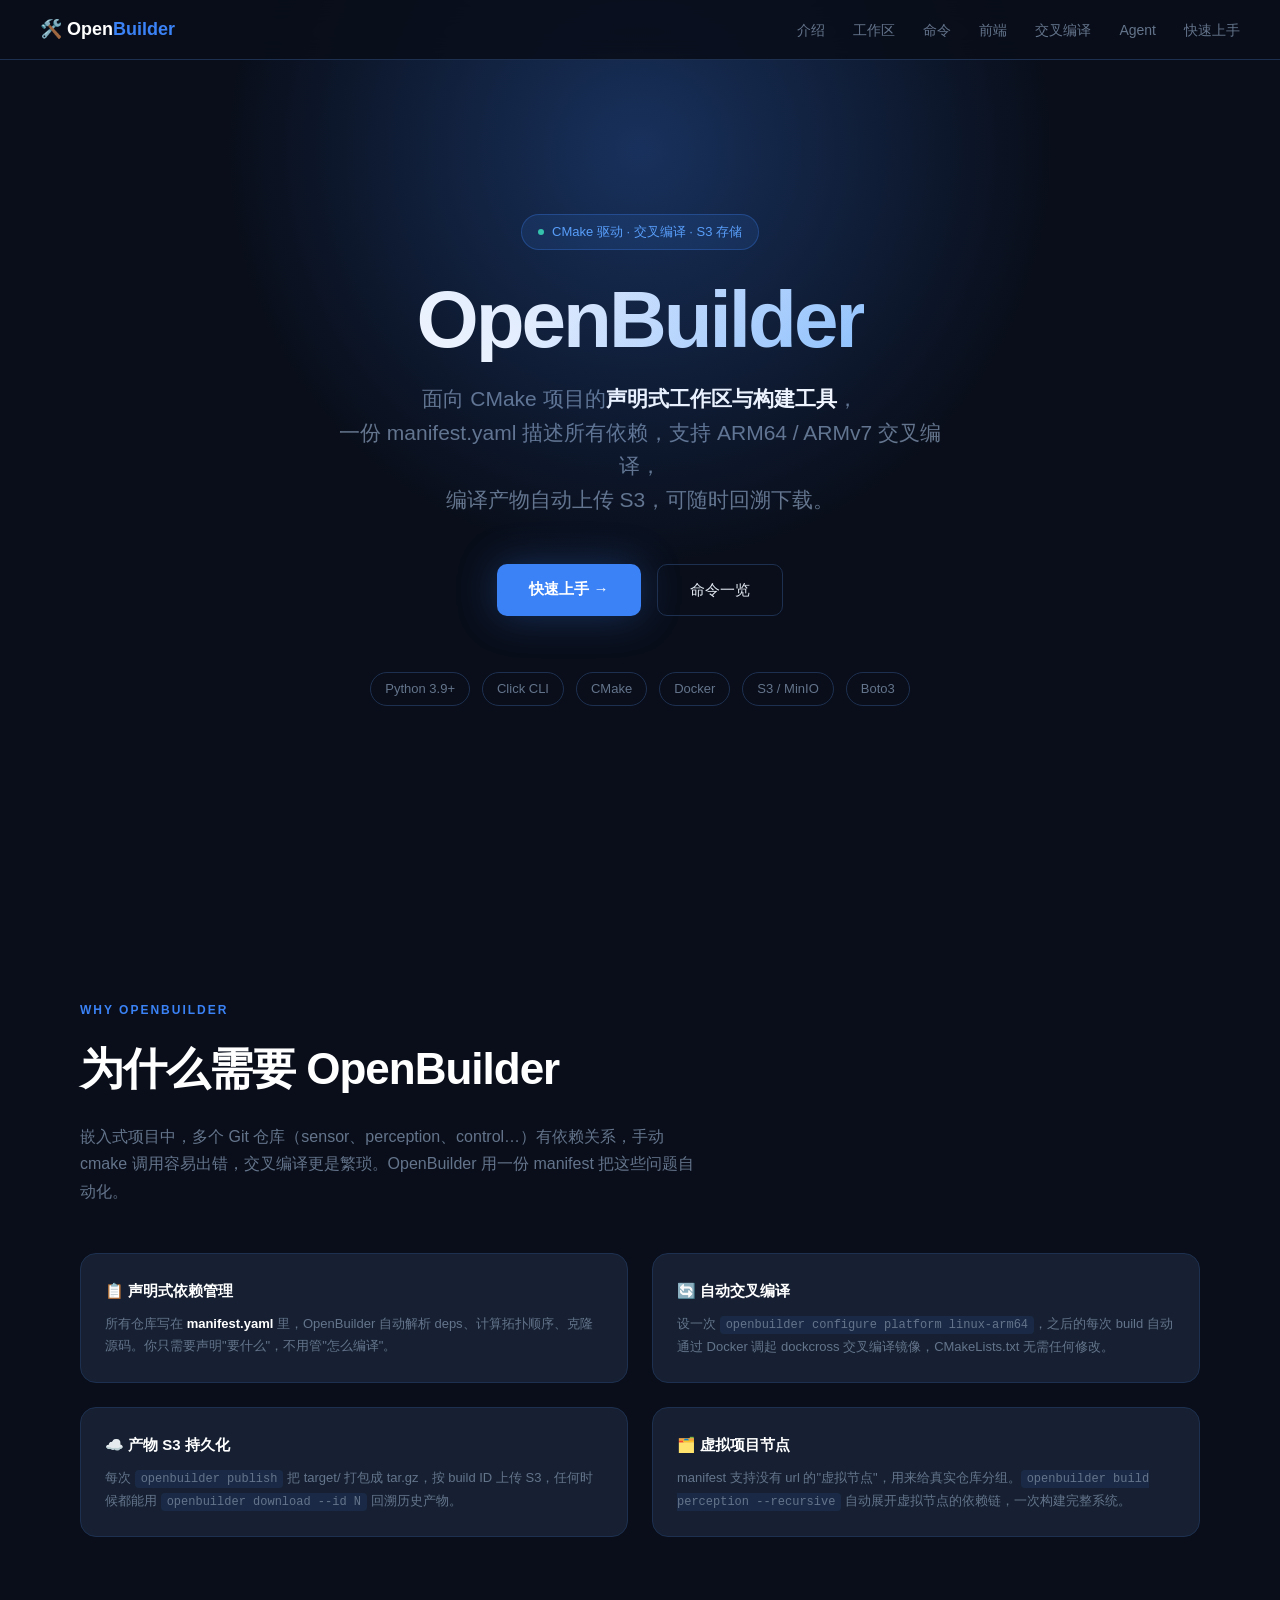
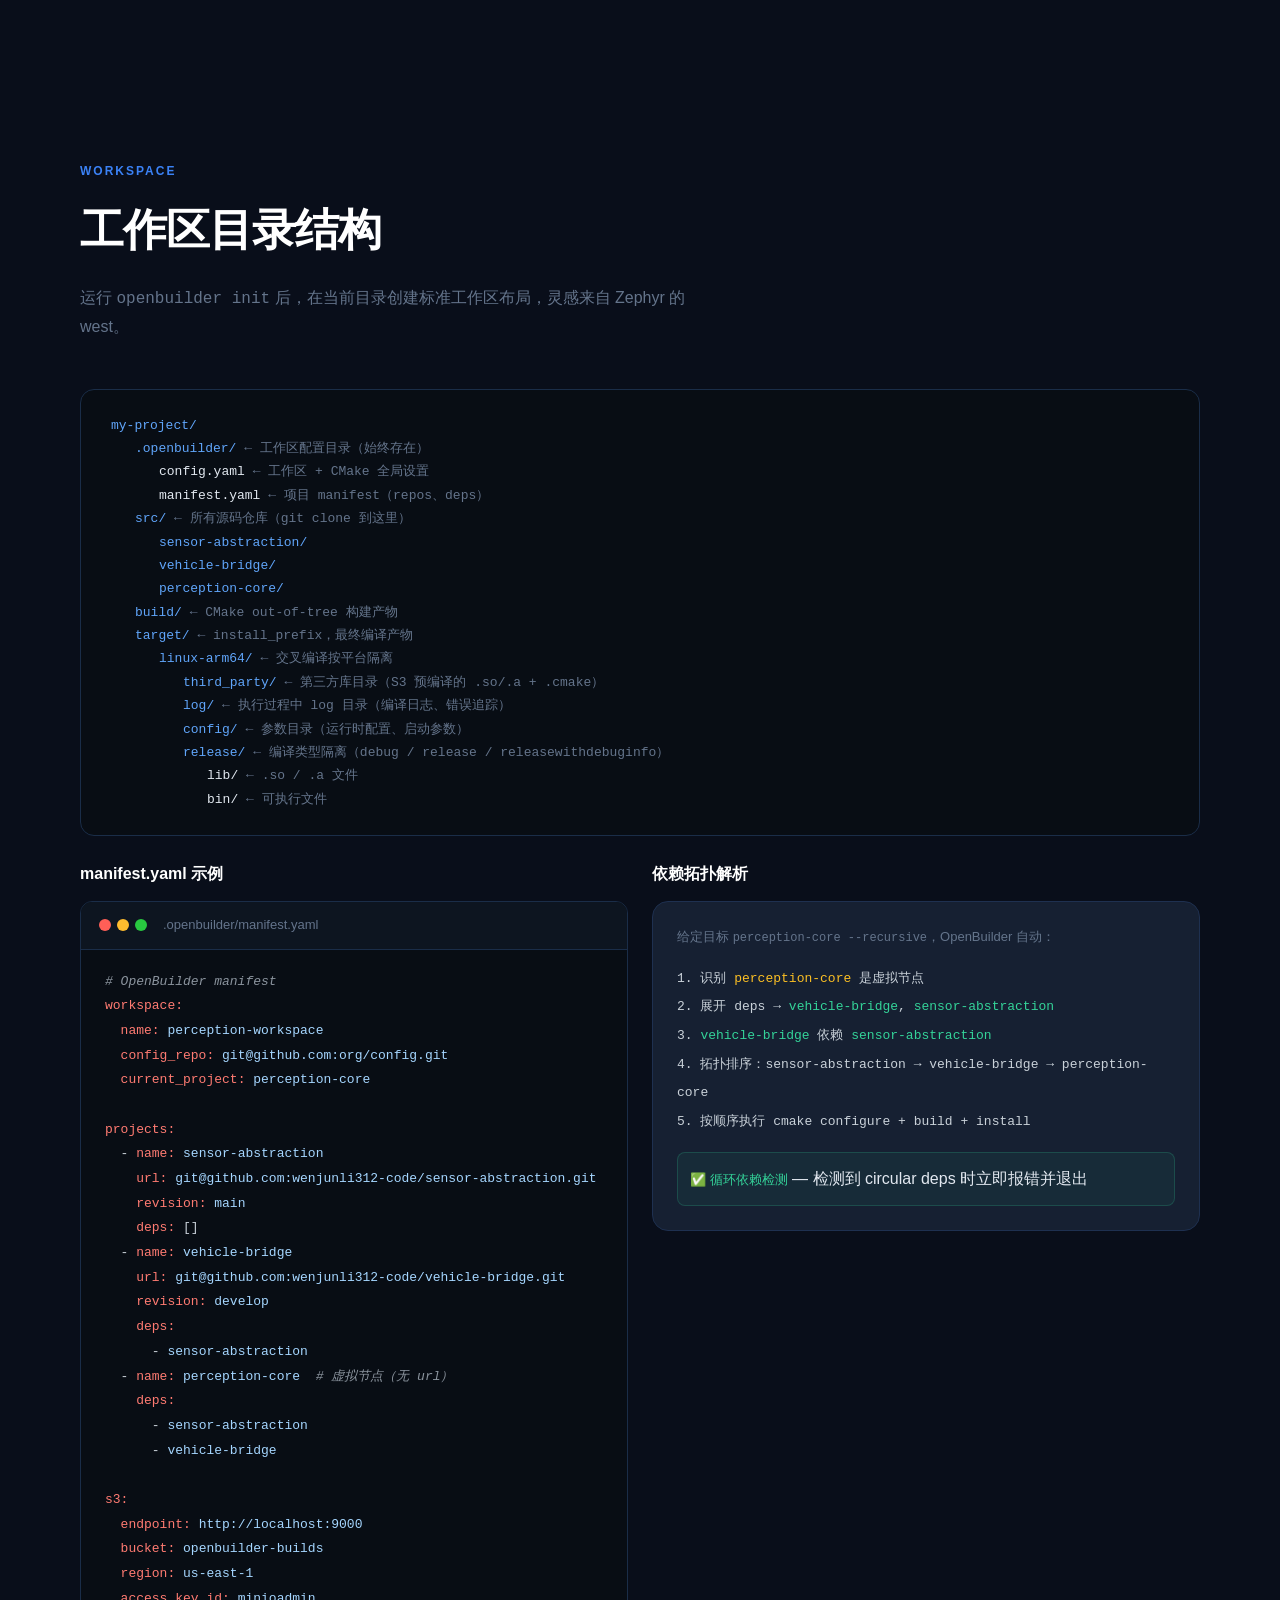
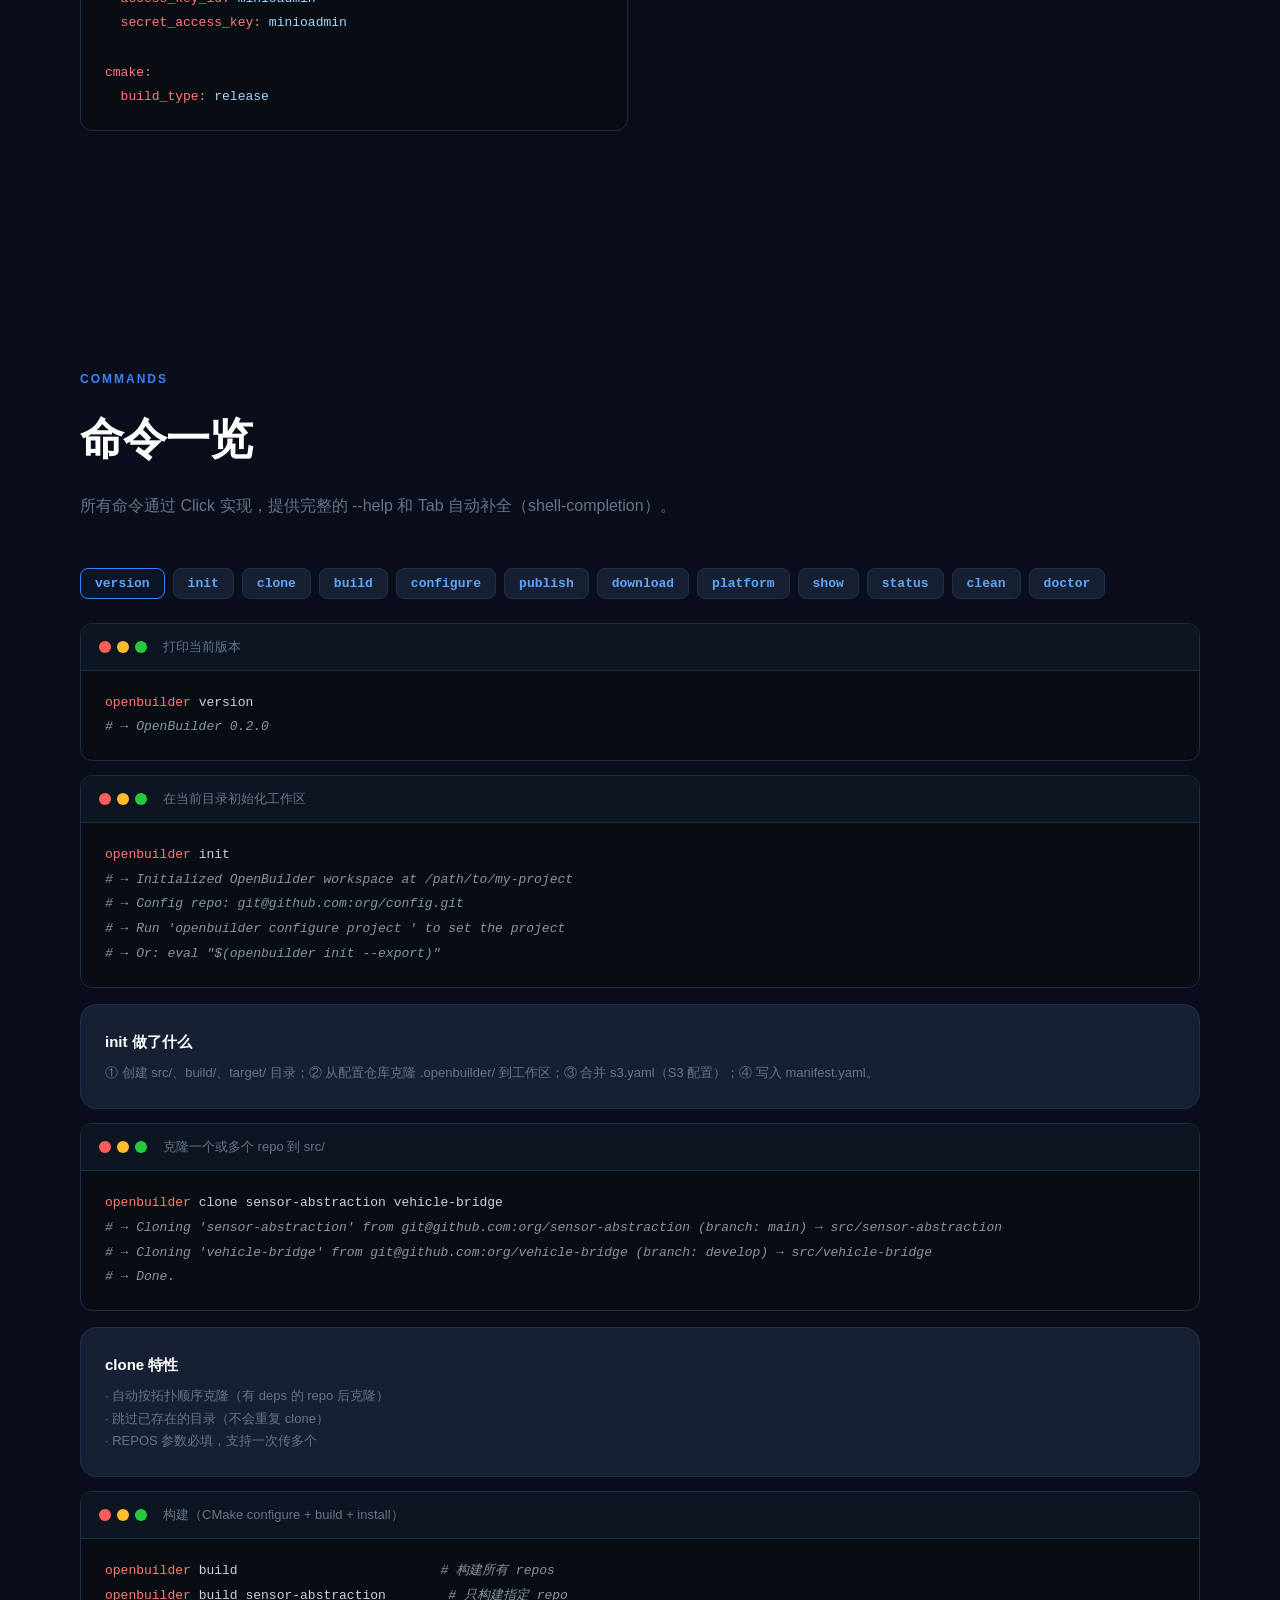
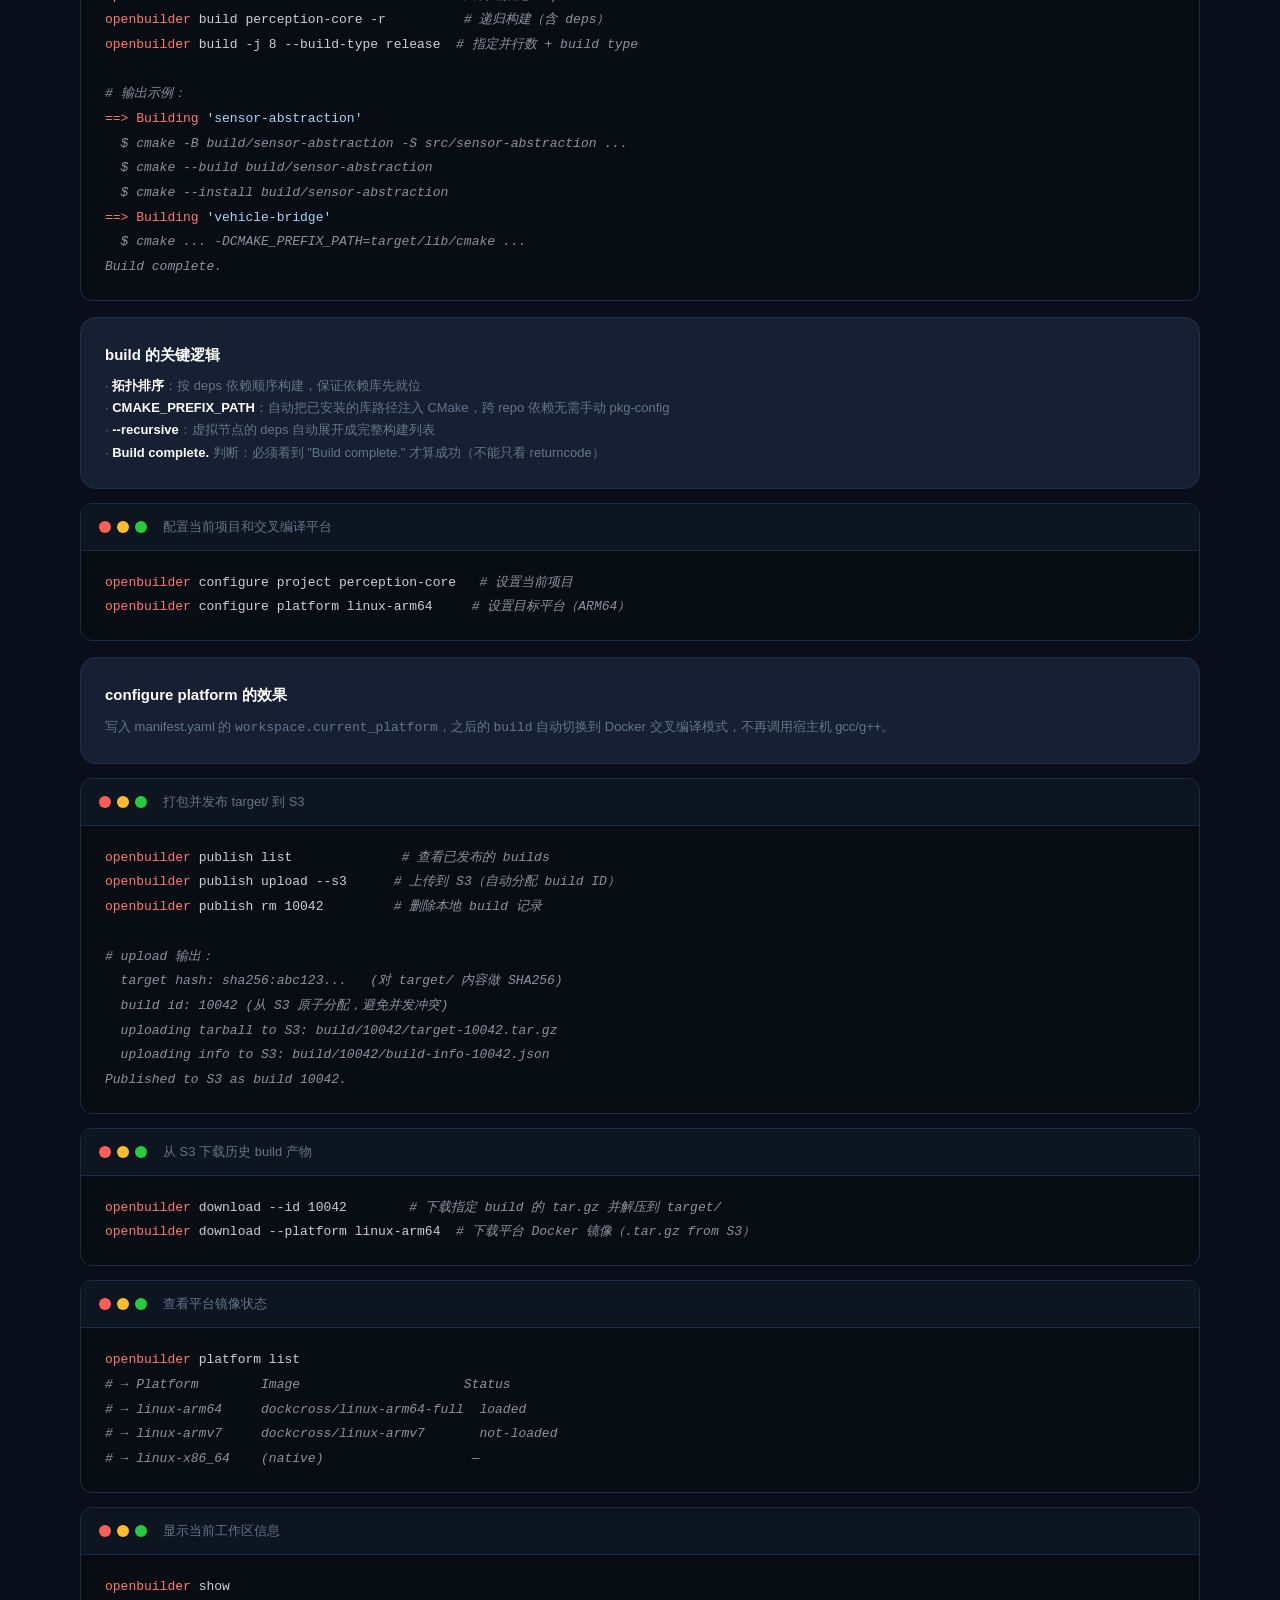
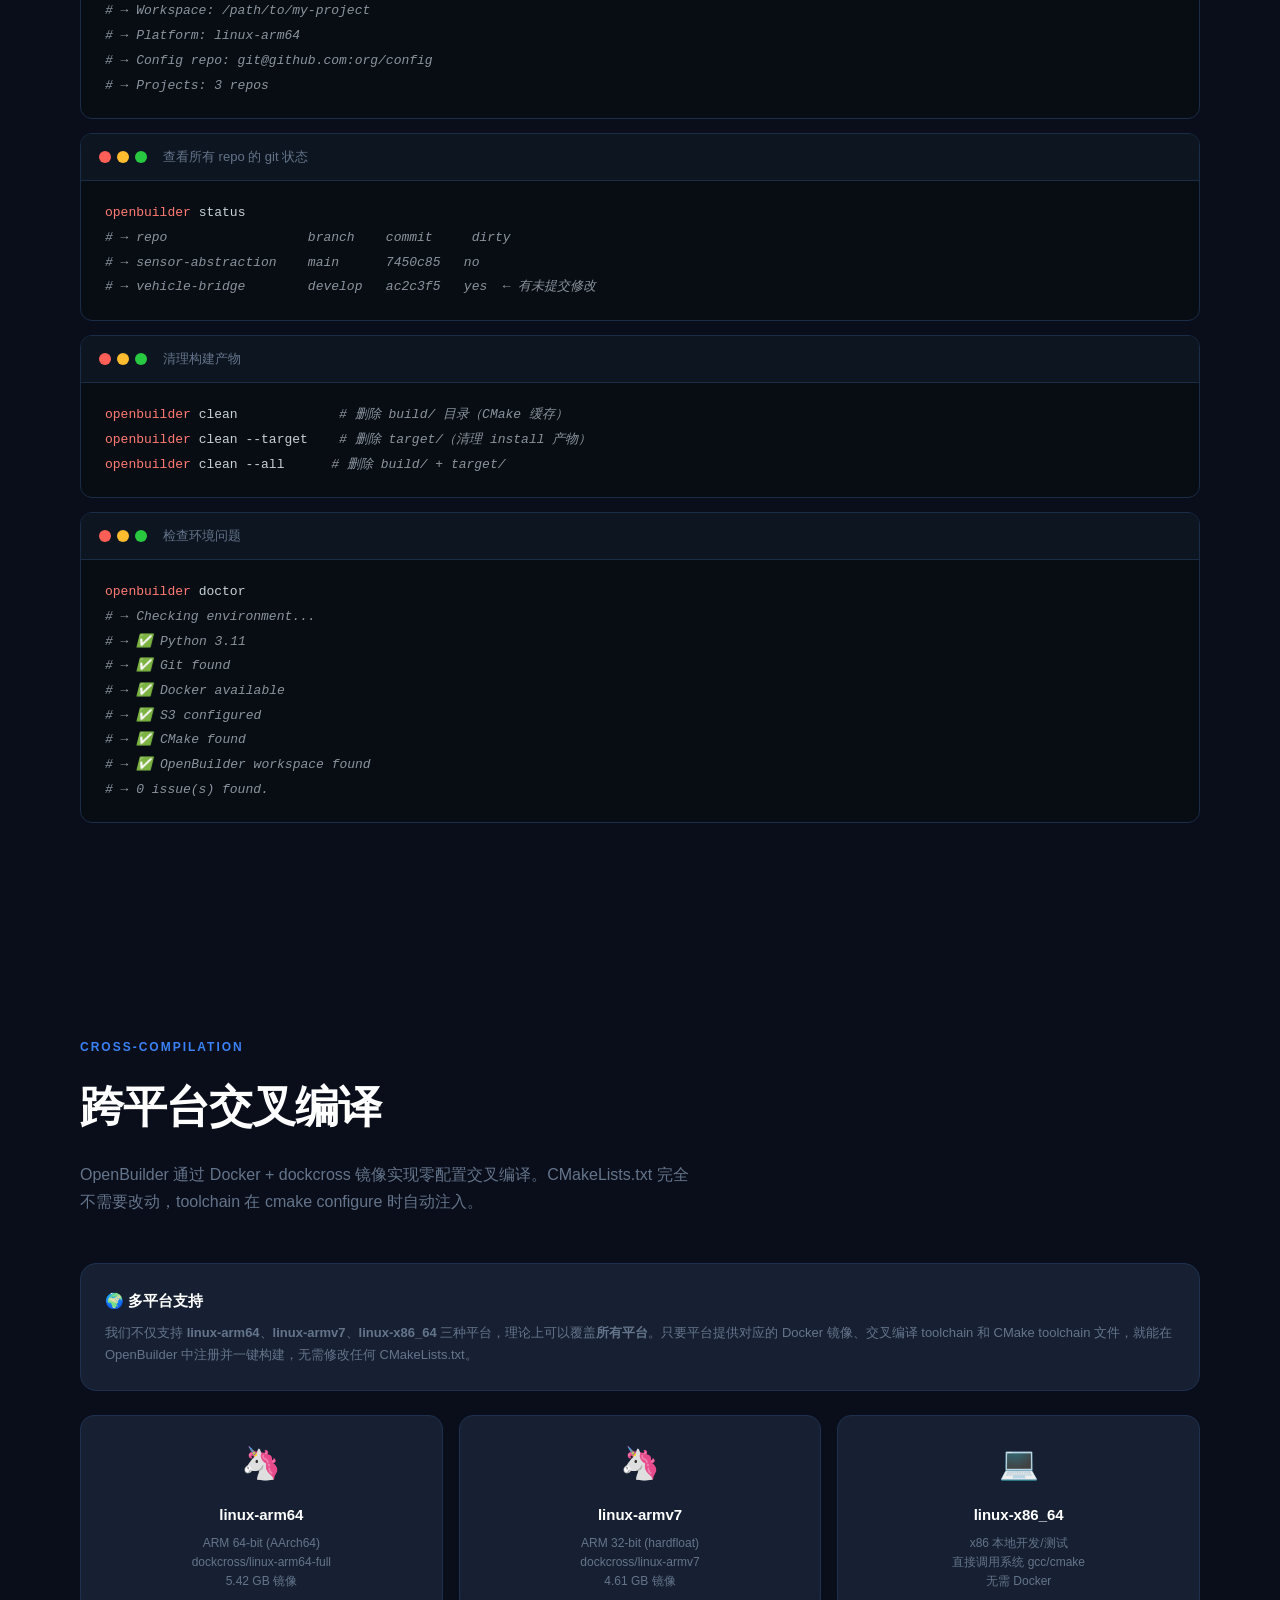
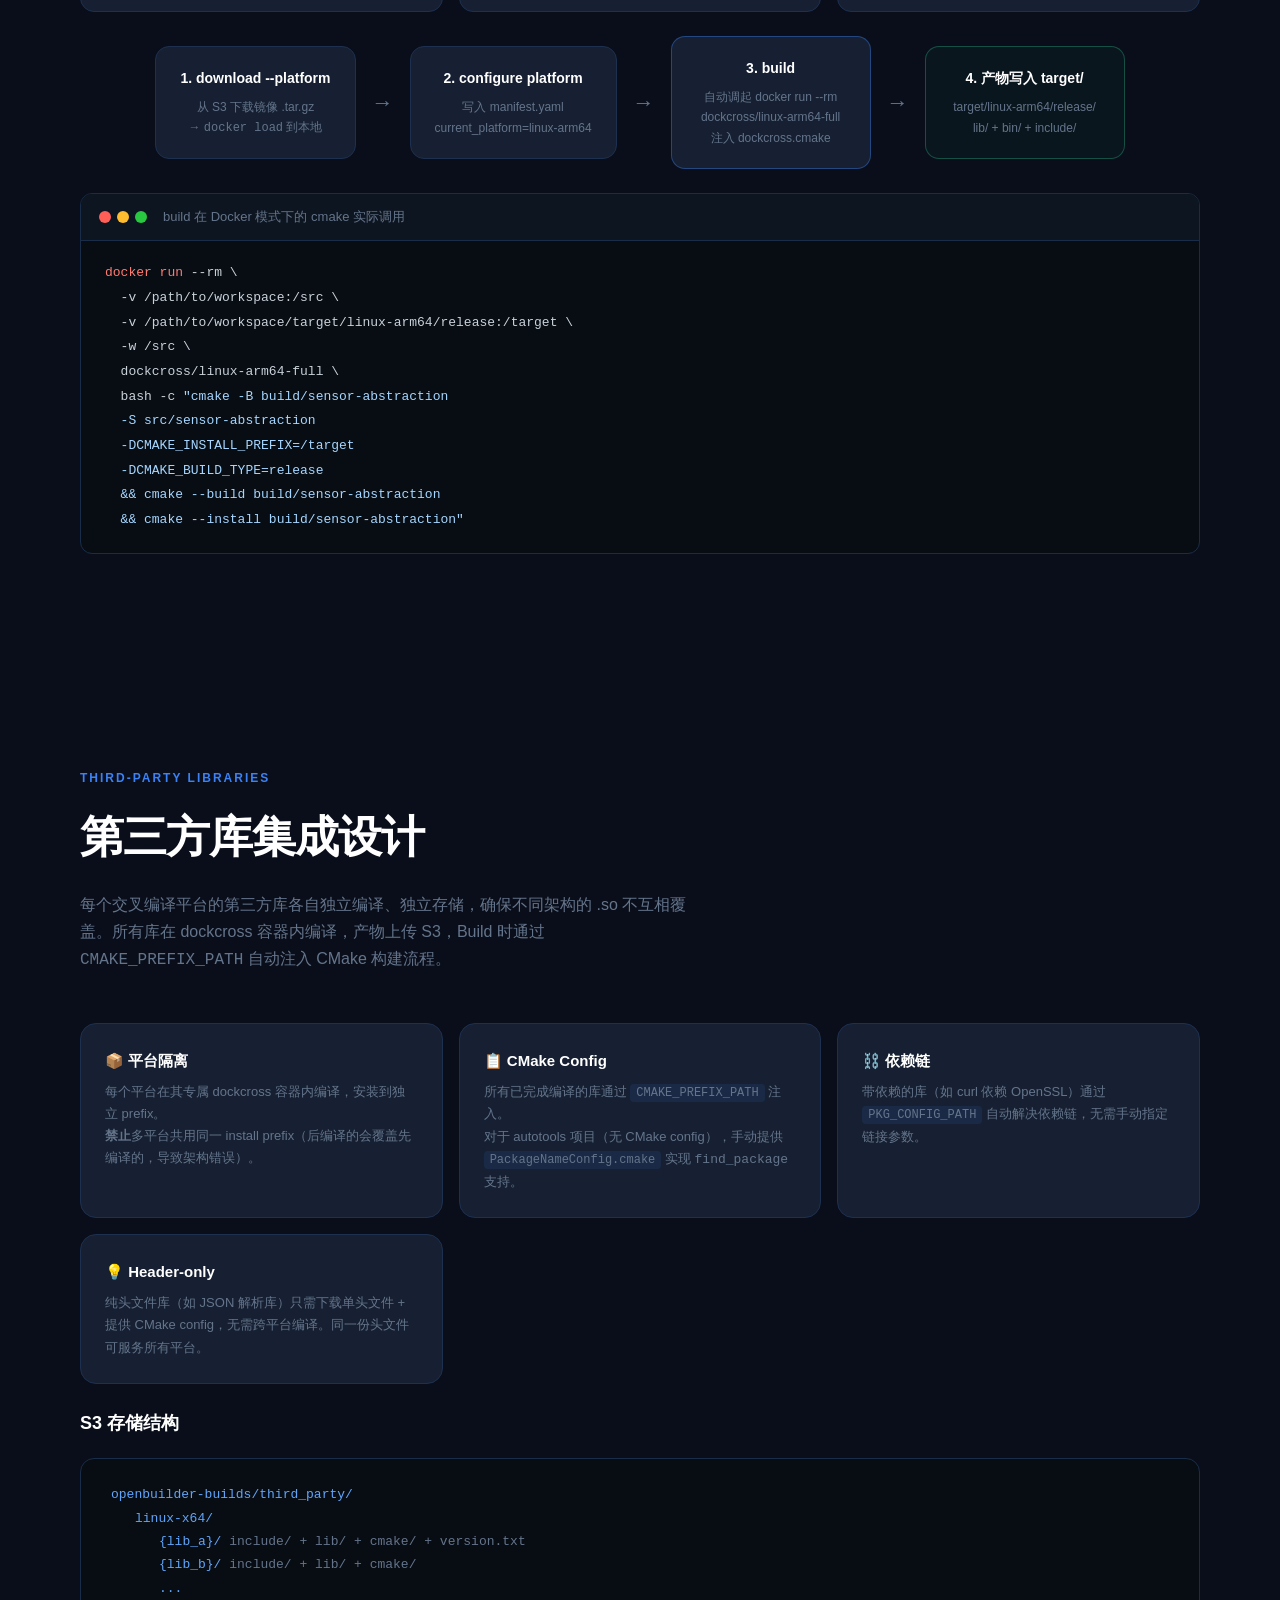
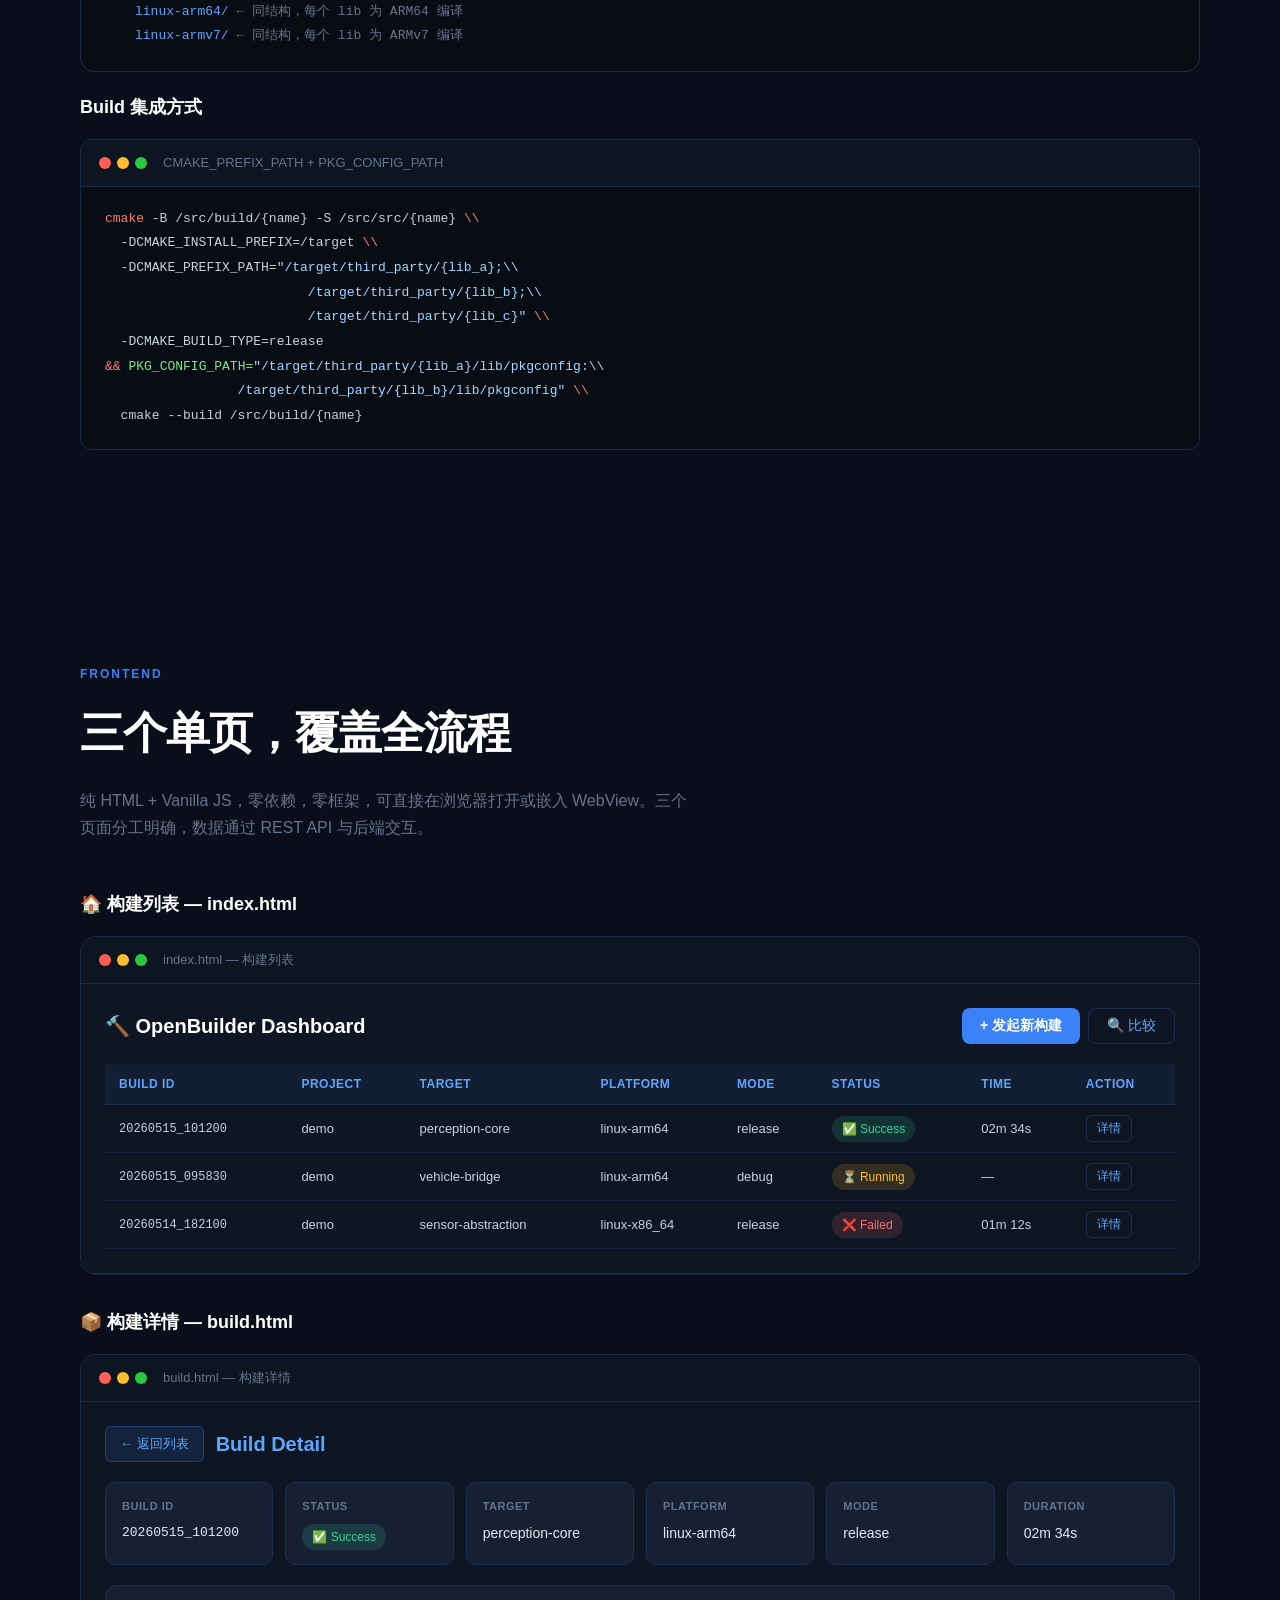
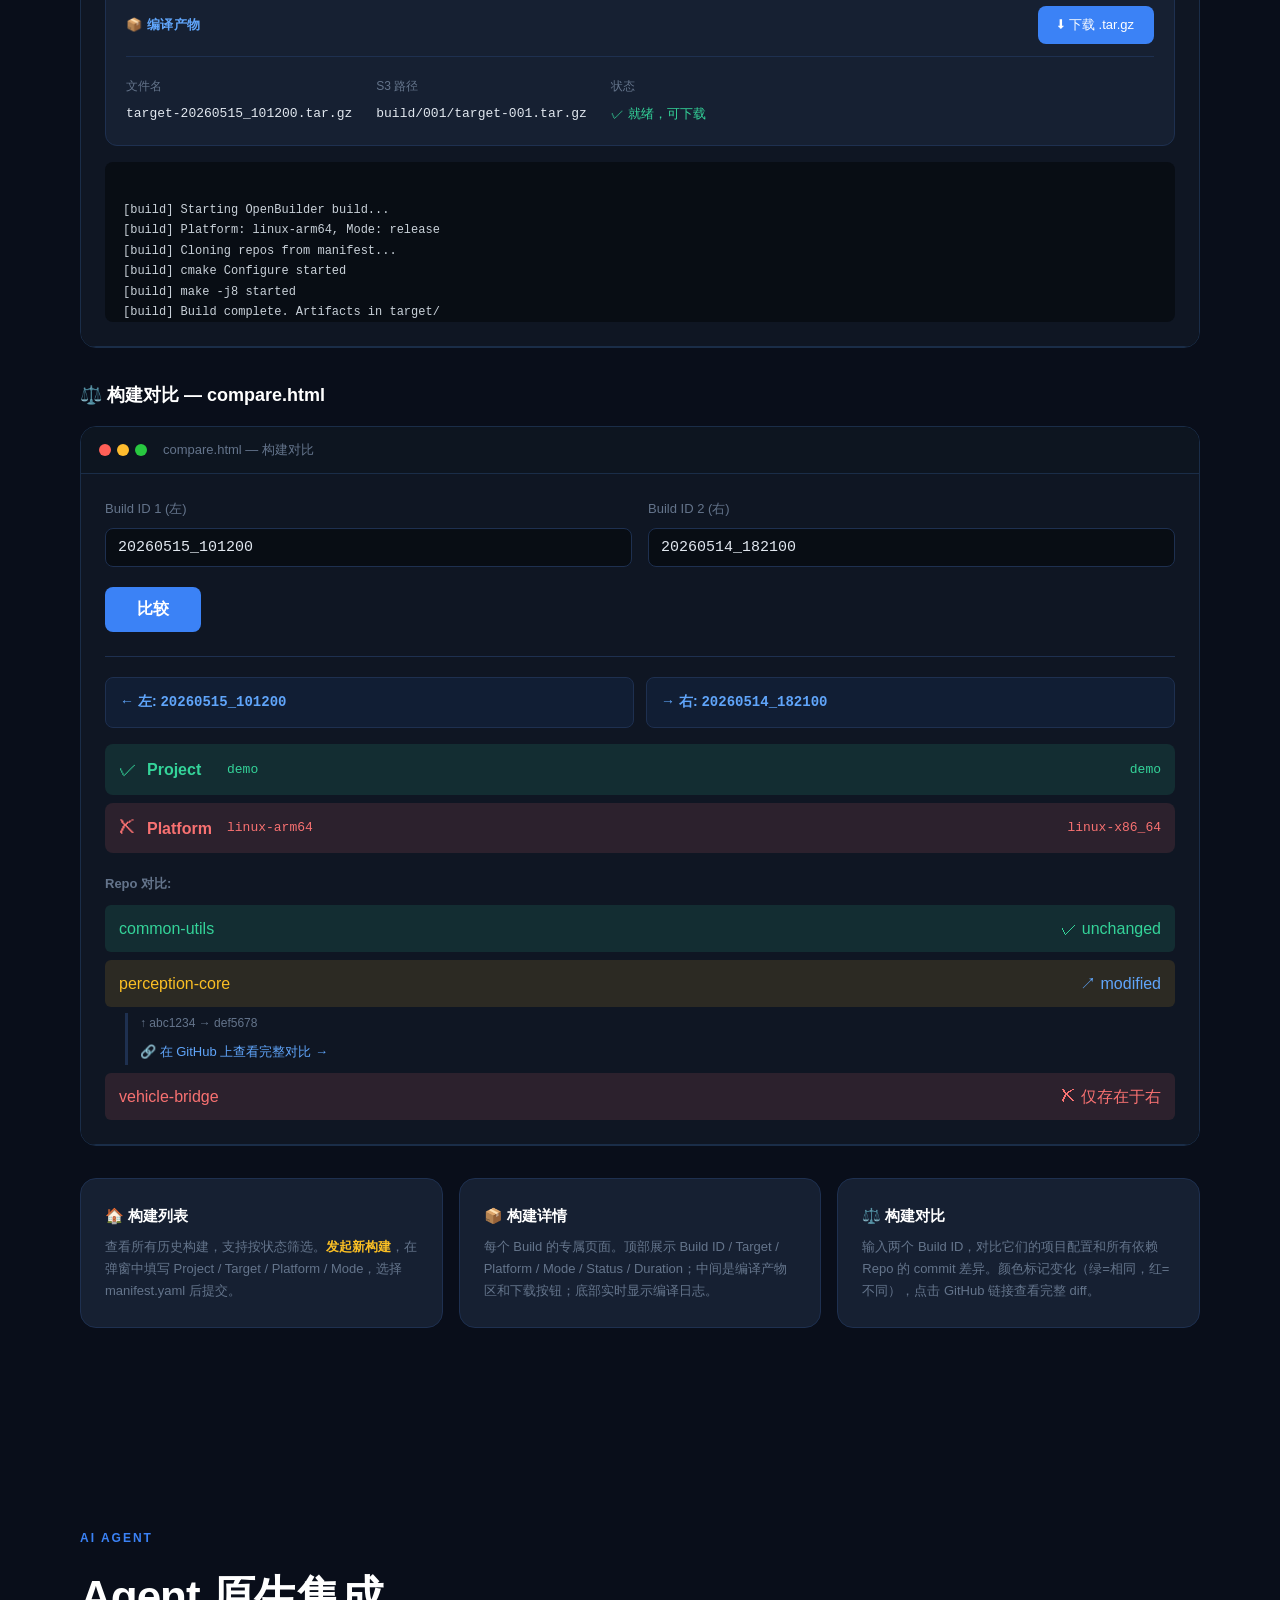
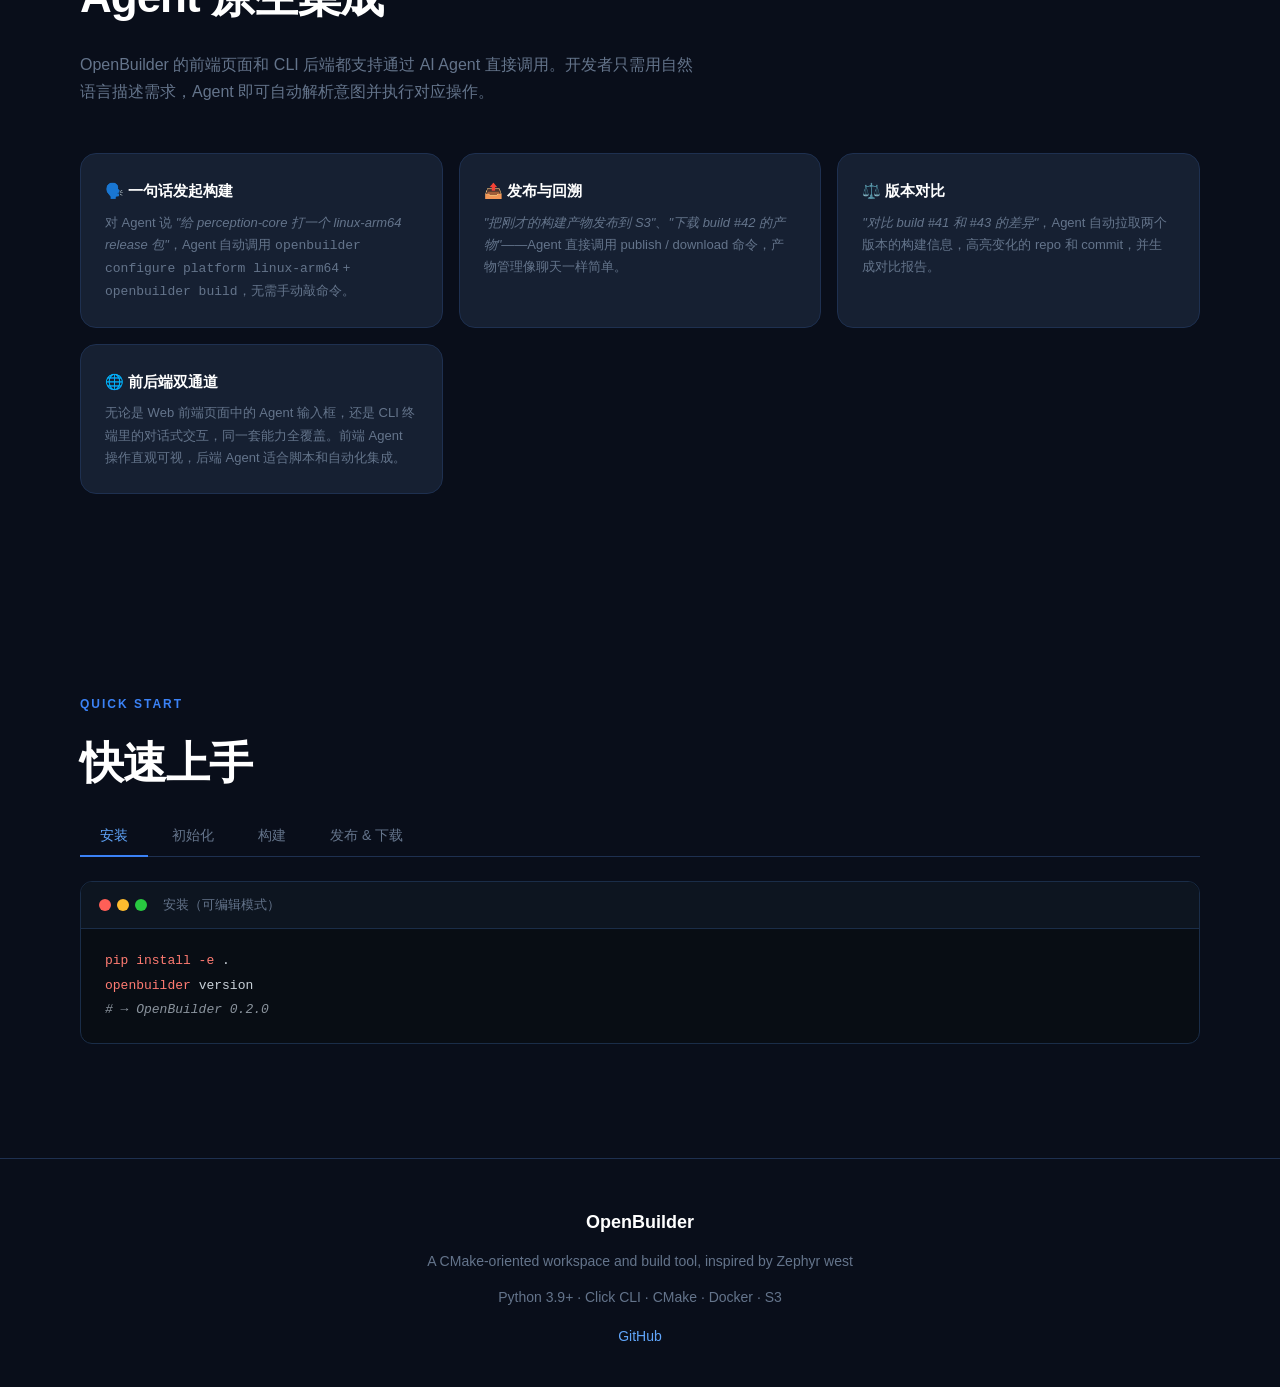
==== commit 1bc9f63c: "feat: add sensor-fusion-demo project to dropdown" ====
--- a/PRODUCT.html
+++ b/PRODUCT.html
@@ -410,6 +410,7 @@
     <li><a href="#commands">命令</a></li>
     <li><a href="#frontend">前端</a></li>
  <li><a href="#cross-compile">交叉编译</a></li>
+    <li><a href="#agent">Agent</a></li>
     <li><a href="#quickstart">快速上手</a></li>
   </ul>
 </nav>
@@ -484,6 +485,9 @@
 <div style="padding-left:24px;"><span class="d">build/</span> <span class="c">← CMake out-of-tree 构建产物</span></div>
 <div style="padding-left:24px;"><span class="d">target/</span> <span class="c">← install_prefix，最终编译产物</span></div>
 <div style="padding-left:48px;"><span class="d">linux-arm64/</span> <span class="c">← 交叉编译按平台隔离</span></div>
+<div style="padding-left:72px;"><span class="d">third_party/</span> <span class="c">← 第三方库目录（S3 预编译的 .so/.a + .cmake）</span></div>
+<div style="padding-left:72px;"><span class="d">log/</span> <span class="c">← 执行过程中 log 目录（编译日志、错误追踪）</span></div>
+<div style="padding-left:72px;"><span class="d">config/</span> <span class="c">← 参数目录（运行时配置、启动参数）</span></div>
 <div style="padding-left:72px;"><span class="d">release/</span> <span class="c">← 编译类型隔离（debug / release / releasewithdebuginfo）</span></div>
 <div style="padding-left:96px;"><span class="f">lib/</span> <span class="c">← .so / .a 文件</span></div>
 <div style="padding-left:96px;"><span class="f">bin/</span> <span class="c">← 可执行文件</span></div>
@@ -730,6 +734,11 @@
   <h2 class="section-title">跨平台交叉编译</h2>
   <p class="section-desc">OpenBuilder 通过 Docker + dockcross 镜像实现零配置交叉编译。CMakeLists.txt 完全不需要改动，toolchain 在 cmake configure 时自动注入。</p>
 
+  <div class="card" style="margin-bottom:24px;">
+    <h3>🌍 多平台支持</h3>
+    <p style="margin-top:8px;">我们不仅支持 <strong>linux-arm64</strong>、<strong>linux-armv7</strong>、<strong>linux-x86_64</strong> 三种平台，理论上可以覆盖<strong>所有平台</strong>。只要平台提供对应的 Docker 镜像、交叉编译 toolchain 和 CMake toolchain 文件，就能在 OpenBuilder 中注册并一键构建，无需修改任何 CMakeLists.txt。</p>
+  </div>
+
   <div class="plat-grid">
     <div class="plat-card">
       <div class="plat-icon">🦄</div>
@@ -788,6 +797,61 @@
 <span class="s">  && cmake --install build/sensor-abstraction"</span></div>
   </div>
 </section>
+
+<!-- THIRD PARTY LIBS -->
+<section id="third-party">
+  <div class="section-tag">Third-Party Libraries</div>
+  <h2 class="section-title">第三方库集成设计</h2>
+  <p class="section-desc">每个交叉编译平台的第三方库各自独立编译、独立存储，确保不同架构的 .so 不互相覆盖。所有库在 dockcross 容器内编译，产物上传 S3，Build 时通过 <code>CMAKE_PREFIX_PATH</code> 自动注入 CMake 构建流程。</p>
+
+  <div class="card-grid" style="margin-bottom:24px;">
+    <div class="card">
+      <h3>📦 平台隔离</h3>
+      <p style="margin-top:8px;">每个平台在其专属 dockcross 容器内编译，安装到独立 prefix。<br><strong>禁止</strong>多平台共用同一 install prefix（后编译的会覆盖先编译的，导致架构错误）。</p>
+    </div>
+    <div class="card">
+      <h3>📋 CMake Config</h3>
+      <p style="margin-top:8px;">所有已完成编译的库通过 <code style="font-size:12px;background:rgba(59,130,246,0.1);padding:2px 6px;border-radius:4px;">CMAKE_PREFIX_PATH</code> 注入。<br>对于 autotools 项目（无 CMake config），手动提供 <code style="font-size:12px;background:rgba(59,130,246,0.1);padding:2px 6px;border-radius:4px;">PackageNameConfig.cmake</code> 实现 <code>find_package</code> 支持。</p>
+    </div>
+    <div class="card">
+      <h3>⛓️ 依赖链</h3>
+      <p style="margin-top:8px;">带依赖的库（如 curl 依赖 OpenSSL）通过 <code style="font-size:12px;background:rgba(59,130,246,0.1);padding:2px 6px;border-radius:4px;">PKG_CONFIG_PATH</code> 自动解决依赖链，无需手动指定链接参数。</p>
+    </div>
+    <div class="card">
+      <h3>💡 Header-only</h3>
+      <p style="margin-top:8px;">纯头文件库（如 JSON 解析库）只需下载单头文件 + 提供 CMake config，无需跨平台编译。同一份头文件可服务所有平台。</p>
+    </div>
+  </div>
+
+  <h3 style="font-size:18px;font-weight:700;color:white;margin-bottom:16px;">S3 存储结构</h3>
+  <div class="ws-tree" style="line-height:1.8;">
+<div><span class="d">openbuilder-builds/third_party/</span></div>
+<div style="padding-left:24px;"><span class="d">linux-x64/</span></div>
+<div style="padding-left:48px;"><span class="d">{lib_a}/</span> <span class="c">include/ + lib/ + cmake/ + version.txt</span></div>
+<div style="padding-left:48px;"><span class="d">{lib_b}/</span> <span class="c">include/ + lib/ + cmake/</span></div>
+<div style="padding-left:48px;"><span class="d">...</span></div>
+<div style="padding-left:24px;"><span class="d">linux-arm64/</span> <span class="c">← 同结构，每个 lib 为 ARM64 编译</span></div>
+<div style="padding-left:24px;"><span class="d">linux-armv7/</span> <span class="c">← 同结构，每个 lib 为 ARMv7 编译</span></div>
+  </div>
+
+  <h3 style="font-size:18px;font-weight:700;color:white;margin-bottom:16px;">Build 集成方式</h3>
+  <div class="code-block">
+    <div class="code-header">
+      <div class="code-dots"><span></span><span></span><span></span></div>
+      <span class="code-title">CMAKE_PREFIX_PATH + PKG_CONFIG_PATH</span>
+    </div>
+    <div class="code-body"><span class="k">cmake</span> -B /src/build/{name} -S /src/src/{name} <span class="k">\\</span>
+  -DCMAKE_INSTALL_PREFIX=/target <span class="k">\\</span>
+  -DCMAKE_PREFIX_PATH=<span class="s">"/target/third_party/{lib_a};\\</span>
+<span style="color:#a5d6ff;">                          /target/third_party/{lib_b};\\</span>
+<span style="color:#a5d6ff;">                          /target/third_party/{lib_c}"</span> <span class="k">\\</span>
+  -DCMAKE_BUILD_TYPE=release
+<span class="k">&&</span> <span style="color:#7ee787;">PKG_CONFIG_PATH=</span><span class="s">"/target/third_party/{lib_a}/lib/pkgconfig:\\</span>
+<span style="color:#a5d6ff;">                 /target/third_party/{lib_b}/lib/pkgconfig"</span> <span class="k">\\</span>
+  cmake --build /src/build/{name}</div>
+  </div>
+</section>
+
 <!-- FRONTEND -->
 <section id="frontend">
  <div class="section-tag">Frontend</div>
@@ -973,6 +1037,31 @@
  </div>
 </section>
 
+<!-- AGENT -->
+<section id="agent">
+  <div class="section-tag">AI Agent</div>
+  <h2 class="section-title">Agent 原生集成</h2>
+  <p class="section-desc">OpenBuilder 的前端页面和 CLI 后端都支持通过 AI Agent 直接调用。开发者只需用自然语言描述需求，Agent 即可自动解析意图并执行对应操作。</p>
+
+  <div class="card-grid">
+    <div class="card">
+      <h3>🗣️ 一句话发起构建</h3>
+      <p style="margin-top:8px;">对 Agent 说 <em>"给 perception-core 打一个 linux-arm64 release 包"</em>，Agent 自动调用 <code>openbuilder configure platform linux-arm64</code> + <code>openbuilder build</code>，无需手动敲命令。</p>
+    </div>
+    <div class="card">
+      <h3>📤 发布与回溯</h3>
+      <p style="margin-top:8px;"><em>"把刚才的构建产物发布到 S3"</em>、<em>"下载 build #42 的产物"</em>——Agent 直接调用 publish / download 命令，产物管理像聊天一样简单。</p>
+    </div>
+    <div class="card">
+      <h3>⚖️ 版本对比</h3>
+      <p style="margin-top:8px;"><em>"对比 build #41 和 #43 的差异"</em>，Agent 自动拉取两个版本的构建信息，高亮变化的 repo 和 commit，并生成对比报告。</p>
+    </div>
+    <div class="card">
+      <h3>🌐 前后端双通道</h3>
+      <p style="margin-top:8px;">无论是 Web 前端页面中的 Agent 输入框，还是 CLI 终端里的对话式交互，同一套能力全覆盖。前端 Agent 操作直观可视，后端 Agent 适合脚本和自动化集成。</p>
+    </div>
+  </div>
+</section>
 
 
 <!-- QUICKSTART -->
